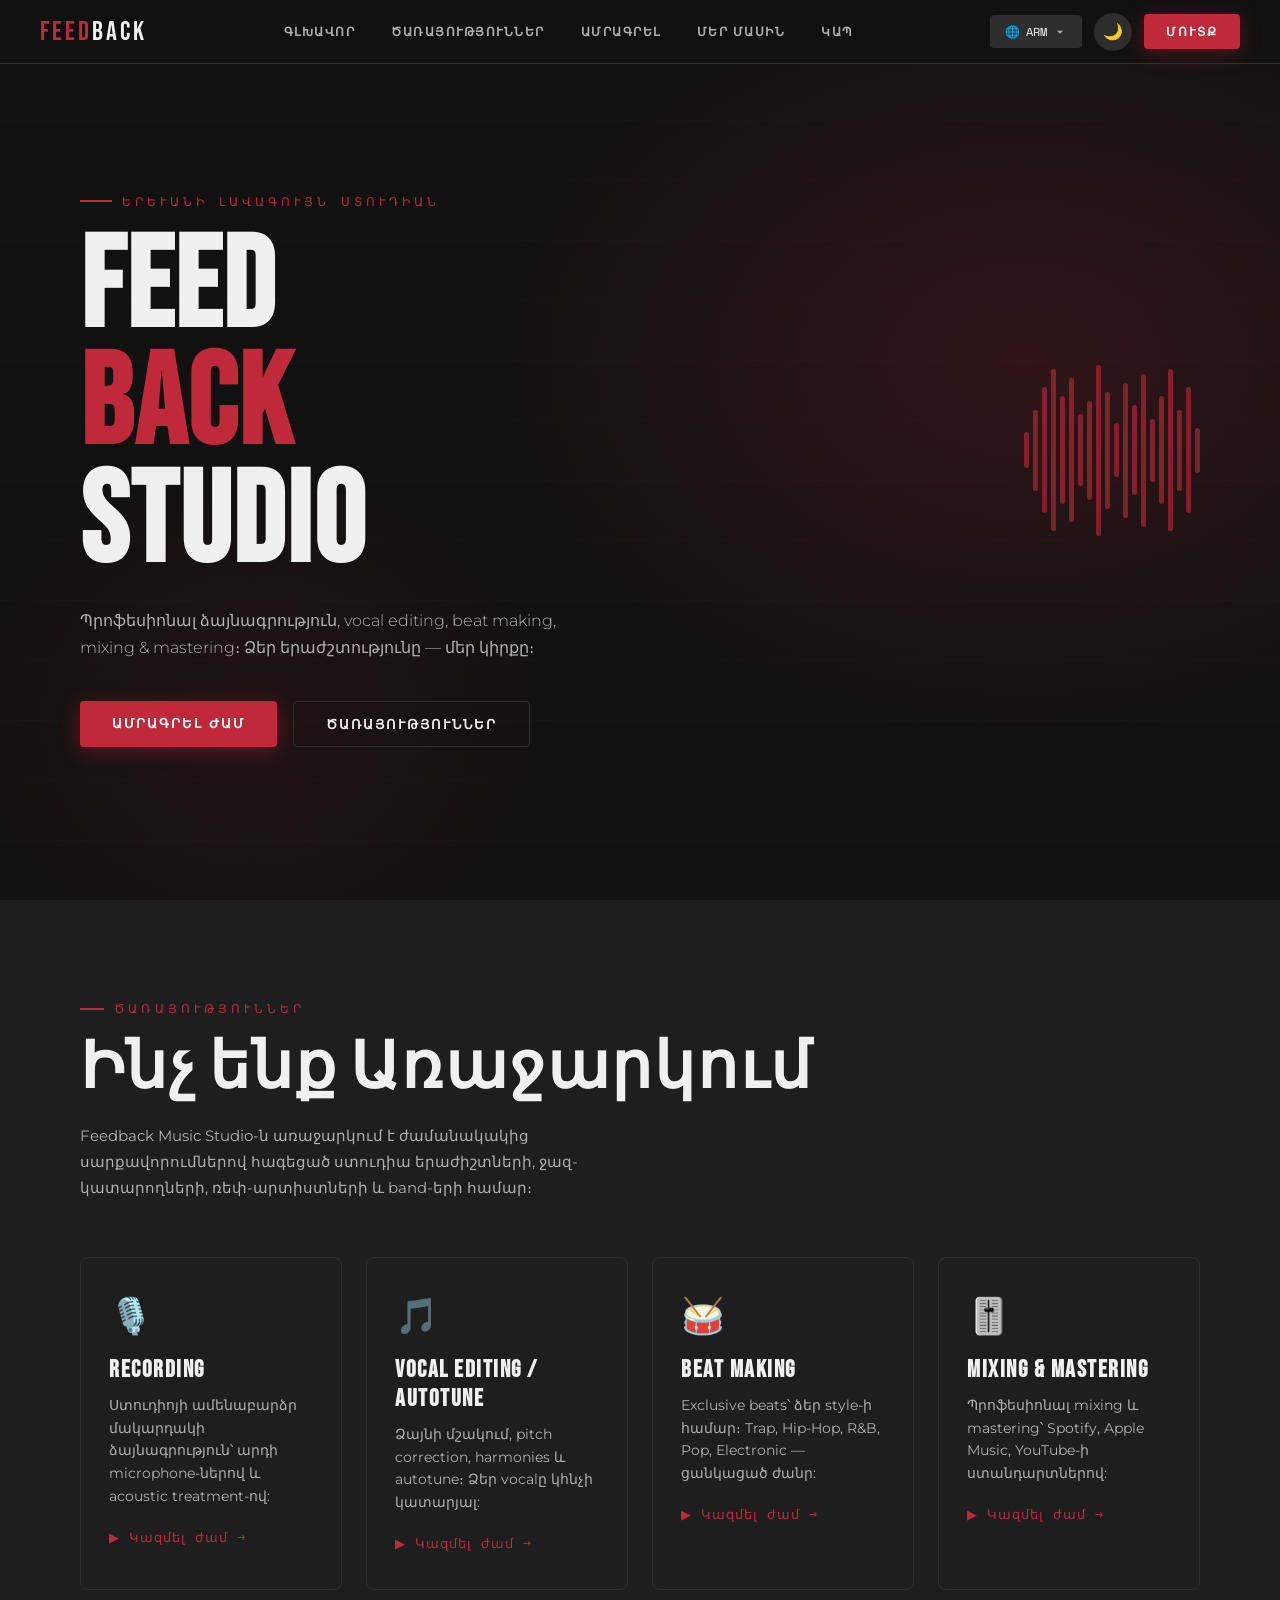
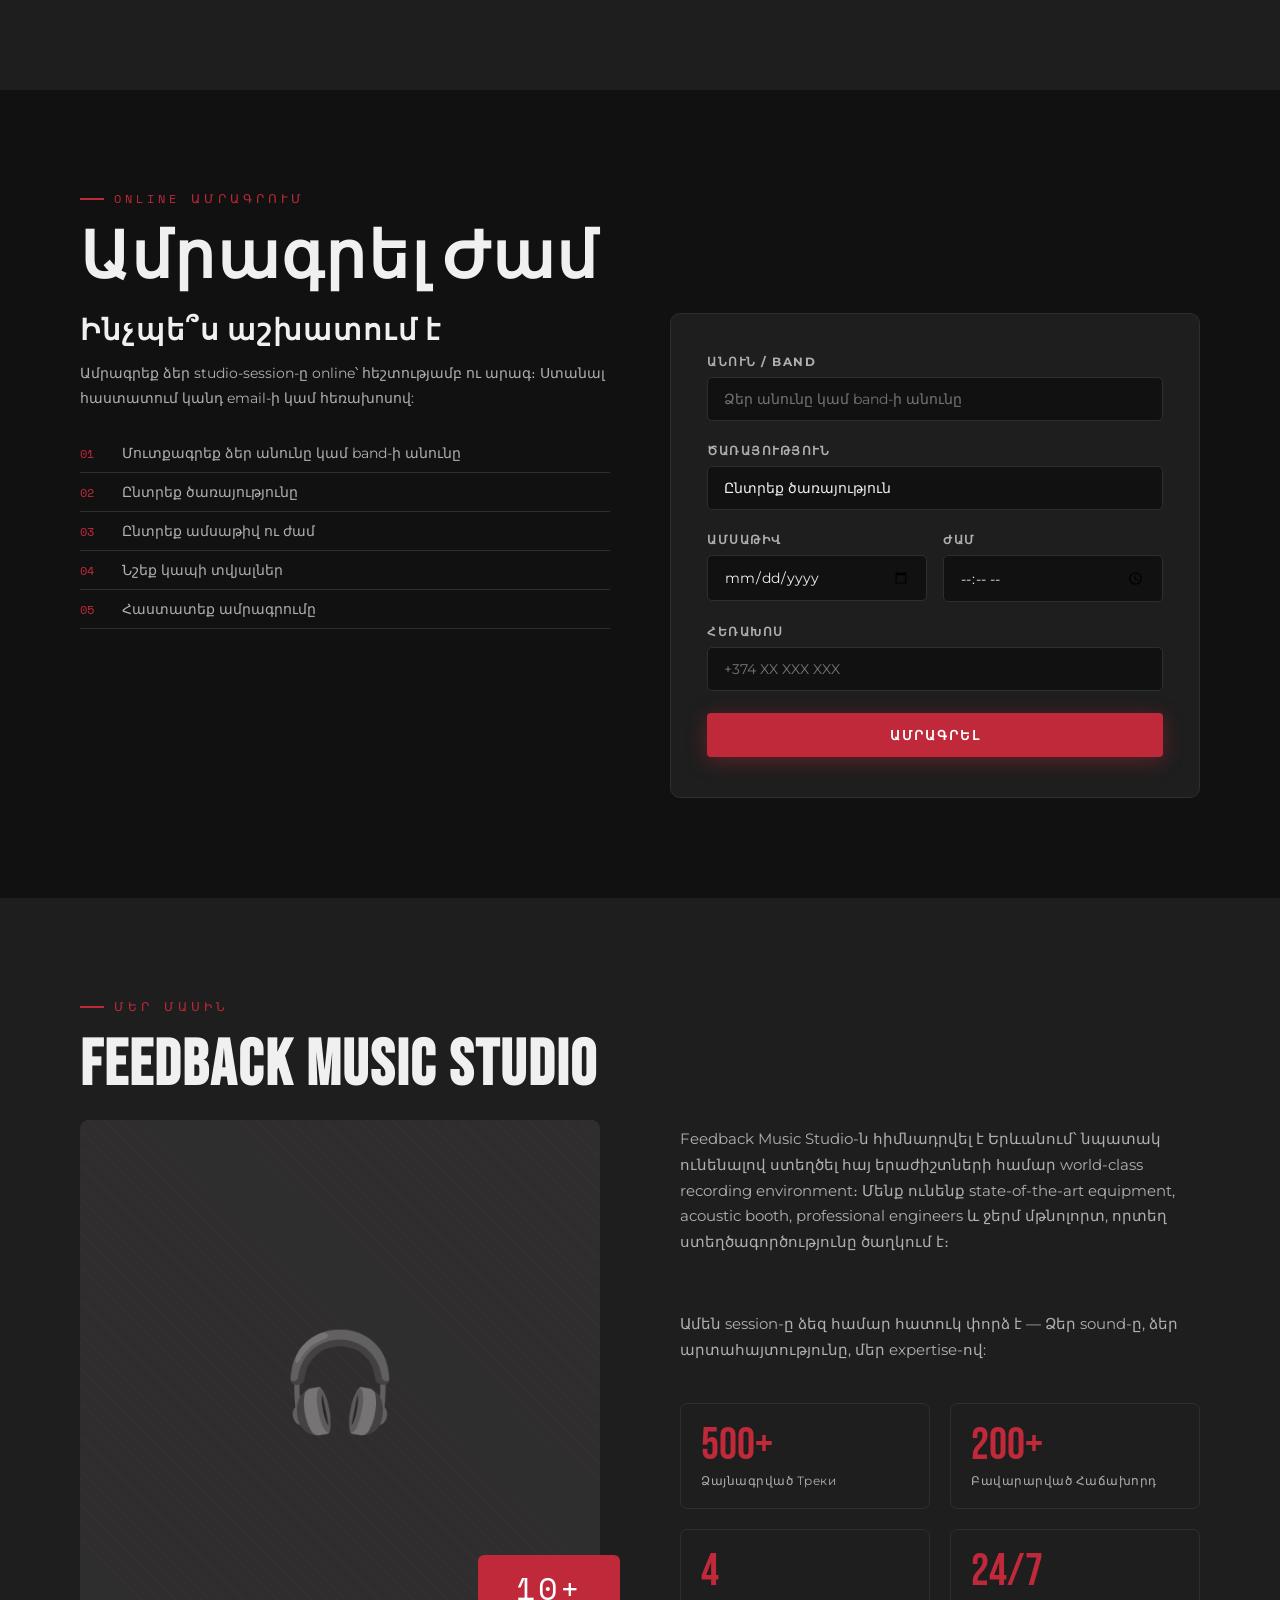
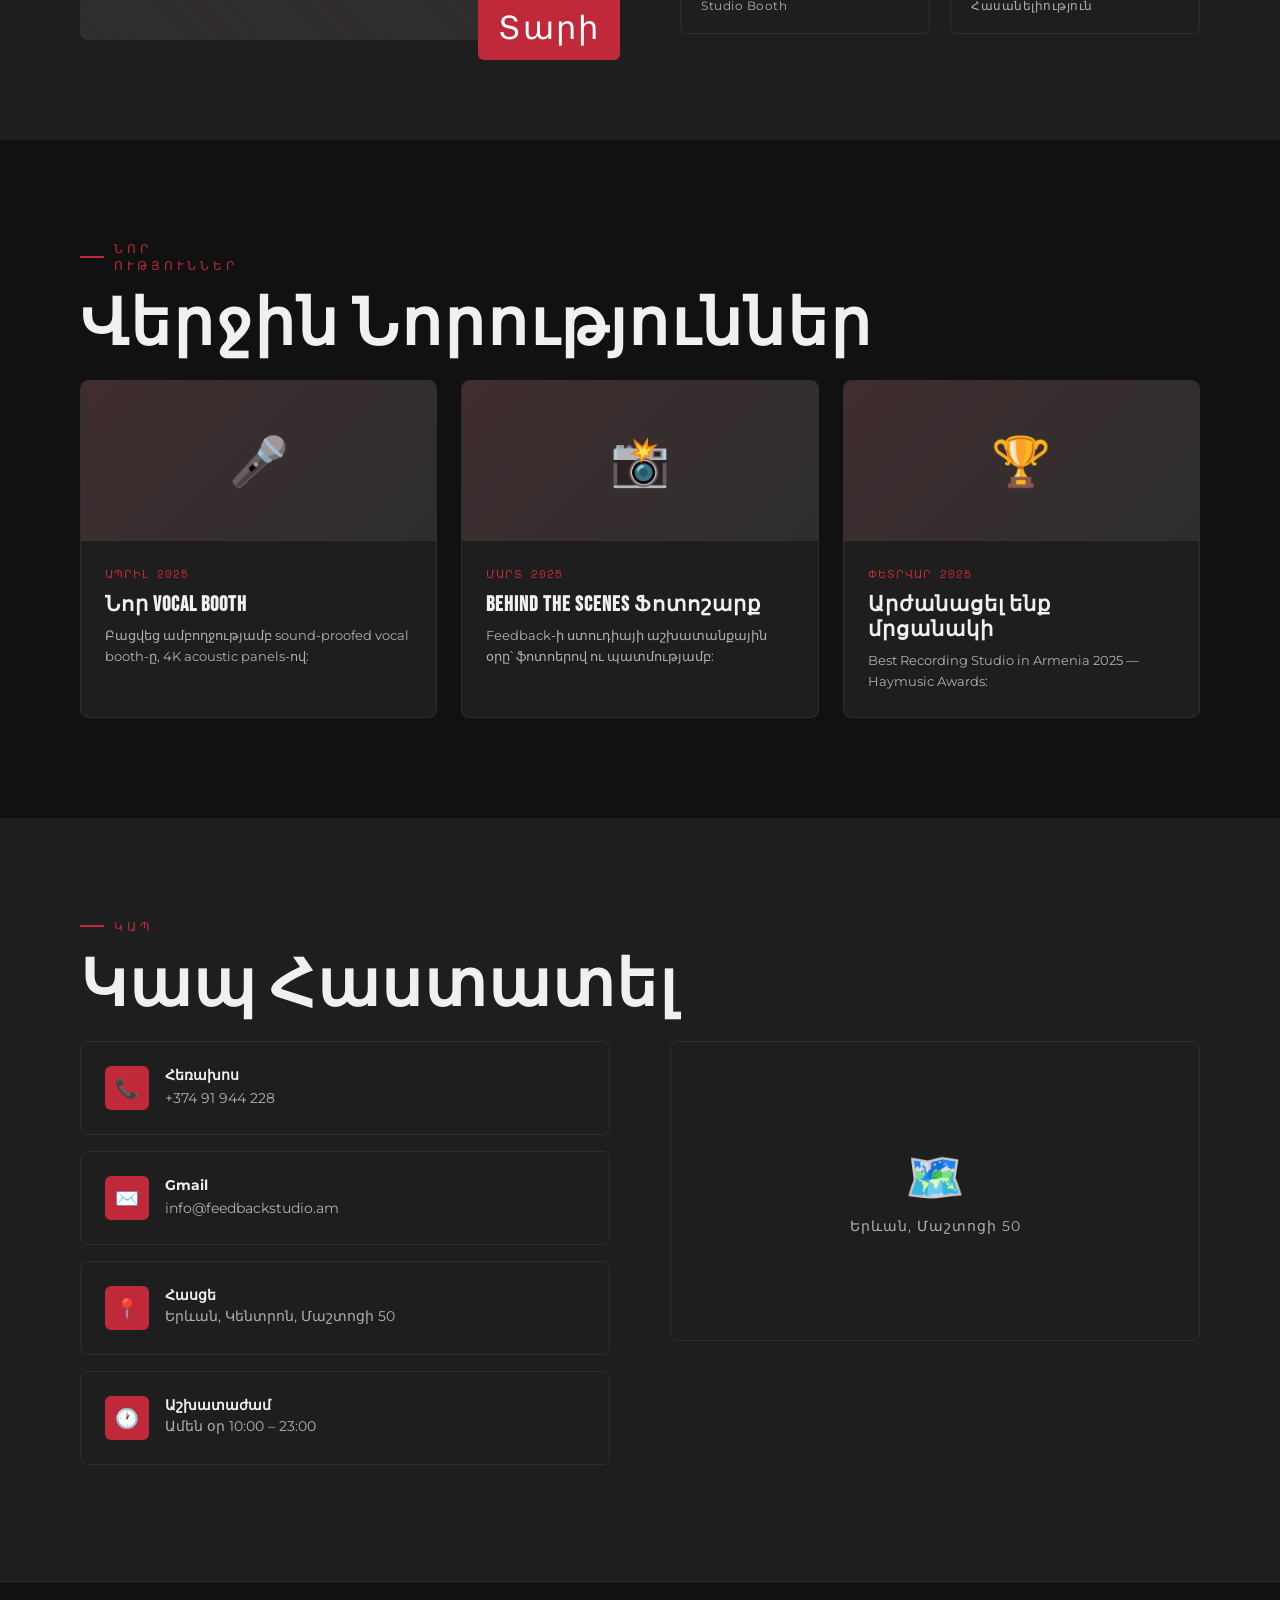
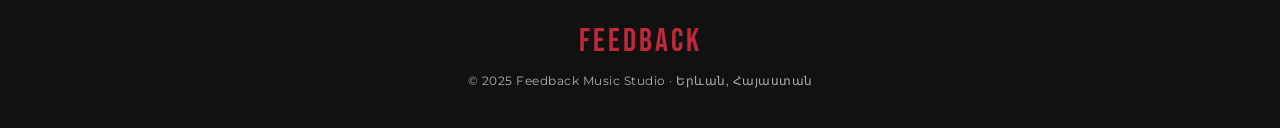
==== feedback.site.html @ ab573bad "Add files via upload" ====
<!DOCTYPE html>
<html lang="hy" data-theme="dark">

<head>
    <meta charset="UTF-8" />
    <meta name="viewport" content="width=device-width, initial-scale=1.0" />
    <title>Feedback Music Studio</title>
    <link
        href="https://fonts.googleapis.com/css2?family=Bebas+Neue&family=Montserrat:wght@300;400;600;700&family=Space+Mono&display=swap"
        rel="stylesheet" />
    <style>
        :root {
            --red: #C0293A;
            --dark-red: #8B1A25;
            --black: #111111;
            --near-black: #1E1E1E;
            --charcoal: #2E2E2E;
            --light-gray: #F0F0F0;
            --mid-gray: #B0B0B0;
            --white: #FFFFFF;

            --bg: #111111;
            --bg2: #1E1E1E;
            --bg3: #2E2E2E;
            --text: #F0F0F0;
            --text2: #B0B0B0;
            --card-bg: #1E1E1E;
            --border: #2E2E2E;
            --nav-bg: rgba(17, 17, 17, 0.95);
        }

        [data-theme="light"] {
            --bg: #F5F5F5;
            --bg2: #FFFFFF;
            --bg3: #E8E8E8;
            --text: #111111;
            --text2: #555555;
            --card-bg: #FFFFFF;
            --border: #DDDDDD;
            --nav-bg: rgba(245, 245, 245, 0.95);
        }

        *,
        *::before,
        *::after {
            box-sizing: border-box;
            margin: 0;
            padding: 0;
        }

        html {
            scroll-behavior: smooth;
        }

        body {
            font-family: 'Montserrat', sans-serif;
            background: var(--bg);
            color: var(--text);
            transition: background 0.35s, color 0.35s;
            overflow-x: hidden;
        }

        /* ── NAV ── */
        nav {
            position: fixed;
            top: 0;
            left: 0;
            right: 0;
            z-index: 1000;
            background: var(--nav-bg);
            backdrop-filter: blur(12px);
            border-bottom: 1px solid var(--border);
            display: flex;
            align-items: center;
            justify-content: space-between;
            padding: 0 40px;
            height: 64px;
            transition: background 0.35s;
        }

        .nav-logo {
            font-family: 'Bebas Neue', sans-serif;
            font-size: 1.7rem;
            letter-spacing: 3px;
            color: var(--red);
            text-decoration: none;
        }

        .nav-logo span {
            color: var(--text);
        }

        .nav-links {
            display: flex;
            gap: 8px;
            align-items: center;
        }

        .nav-links a {
            font-size: 0.78rem;
            font-weight: 600;
            letter-spacing: 1.5px;
            text-transform: uppercase;
            text-decoration: none;
            color: var(--text2);
            padding: 6px 14px;
            border-radius: 4px;
            transition: color 0.2s, background 0.2s;
        }

        .nav-links a:hover {
            color: var(--white);
            background: var(--red);
        }

        .nav-right {
            display: flex;
            align-items: center;
            gap: 12px;
        }

        /* language dropdown */
        .lang-wrapper {
            position: relative;
        }

        .lang-btn {
            background: var(--bg3);
            border: 1px solid var(--border);
            color: var(--text);
            font-family: 'Space Mono', monospace;
            font-size: 0.75rem;
            padding: 7px 14px;
            border-radius: 4px;
            cursor: pointer;
            transition: background 0.2s;
            display: flex;
            align-items: center;
            gap: 6px;
        }

        .lang-btn:hover {
            background: var(--charcoal);
        }

        .lang-btn svg {
            width: 14px;
            height: 14px;
            fill: var(--text2);
            transition: transform 0.2s;
        }

        .lang-btn.open svg {
            transform: rotate(180deg);
        }

        .lang-popup {
            display: none;
            position: absolute;
            top: calc(100% + 8px);
            right: 0;
            background: var(--card-bg);
            border: 1px solid var(--border);
            border-radius: 8px;
            overflow: hidden;
            box-shadow: 0 12px 40px rgba(0, 0, 0, 0.5);
            min-width: 140px;
            animation: popIn 0.18s ease;
        }

        .lang-popup.open {
            display: block;
        }

        @keyframes popIn {
            from {
                opacity: 0;
                transform: translateY(-6px) scale(0.97);
            }

            to {
                opacity: 1;
                transform: translateY(0) scale(1);
            }
        }

        .lang-popup button {
            width: 100%;
            padding: 12px 20px;
            background: none;
            border: none;
            color: var(--text);
            font-family: 'Montserrat', sans-serif;
            font-size: 0.85rem;
            font-weight: 600;
            text-align: left;
            cursor: pointer;
            transition: background 0.15s;
            display: flex;
            align-items: center;
            gap: 10px;
        }

        .lang-popup button:hover {
            background: var(--red);
            color: #fff;
        }

        .lang-flag {
            font-size: 1.1rem;
        }

        /* theme toggle */
        .theme-toggle {
            background: var(--bg3);
            border: 1px solid var(--border);
            color: var(--text);
            width: 38px;
            height: 38px;
            border-radius: 50%;
            cursor: pointer;
            font-size: 1rem;
            display: flex;
            align-items: center;
            justify-content: center;
            transition: background 0.2s, transform 0.3s;
        }

        .theme-toggle:hover {
            background: var(--red);
            transform: rotate(20deg);
        }

        /* ── HERO ── */
        #home {
            min-height: 100vh;
            display: flex;
            flex-direction: column;
            justify-content: center;
            align-items: flex-start;
            padding: 120px 80px 80px;
            position: relative;
            overflow: hidden;
        }

        .hero-bg {
            position: absolute;
            inset: 0;
            z-index: 0;
            background:
                radial-gradient(ellipse 60% 60% at 80% 40%, rgba(192, 41, 58, 0.18) 0%, transparent 70%),
                radial-gradient(ellipse 40% 50% at 20% 80%, rgba(139, 26, 37, 0.12) 0%, transparent 60%);
        }

        .hero-lines {
            position: absolute;
            inset: 0;
            z-index: 0;
            background-image: repeating-linear-gradient(0deg, transparent, transparent 59px, rgba(192, 41, 58, 0.07) 60px);
        }

        .hero-content {
            position: relative;
            z-index: 1;
            max-width: 700px;
        }

        .hero-tag {
            font-family: 'Space Mono', monospace;
            font-size: 0.72rem;
            letter-spacing: 4px;
            color: var(--red);
            text-transform: uppercase;
            margin-bottom: 20px;
            display: flex;
            align-items: center;
            gap: 10px;
        }

        .hero-tag::before {
            content: '';
            display: block;
            width: 32px;
            height: 2px;
            background: var(--red);
        }

        h1 {
            font-family: 'Bebas Neue', sans-serif;
            font-size: clamp(4rem, 10vw, 9rem);
            line-height: 0.92;
            letter-spacing: 2px;
            color: var(--text);
        }

        h1 .accent {
            color: var(--red);
        }

        .hero-sub {
            margin-top: 24px;
            font-size: 1rem;
            color: var(--text2);
            font-weight: 300;
            line-height: 1.7;
            max-width: 480px;
        }

        .hero-cta {
            margin-top: 40px;
            display: flex;
            gap: 16px;
            flex-wrap: wrap;
        }

        .btn-primary {
            background: var(--red);
            color: #fff;
            font-family: 'Montserrat', sans-serif;
            font-weight: 700;
            font-size: 0.82rem;
            letter-spacing: 2px;
            text-transform: uppercase;
            padding: 14px 32px;
            border-radius: 4px;
            border: none;
            cursor: pointer;
            text-decoration: none;
            transition: background 0.2s, transform 0.15s, box-shadow 0.2s;
            box-shadow: 0 4px 20px rgba(192, 41, 58, 0.4);
            display: inline-block;
        }

        .btn-primary:hover {
            background: var(--dark-red);
            transform: translateY(-2px);
            box-shadow: 0 8px 28px rgba(192, 41, 58, 0.55);
        }

        .btn-outline {
            background: transparent;
            color: var(--text);
            font-family: 'Montserrat', sans-serif;
            font-weight: 700;
            font-size: 0.82rem;
            letter-spacing: 2px;
            text-transform: uppercase;
            padding: 14px 32px;
            border-radius: 4px;
            border: 1px solid var(--border);
            cursor: pointer;
            text-decoration: none;
            transition: border-color 0.2s, color 0.2s;
            display: inline-block;
        }

        .btn-outline:hover {
            border-color: var(--red);
            color: var(--red);
        }

        /* waveform deco */
        .waveform {
            position: absolute;
            right: 80px;
            top: 50%;
            transform: translateY(-50%);
            z-index: 1;
            display: flex;
            align-items: center;
            gap: 4px;
            height: 180px;
        }

        .waveform span {
            display: block;
            width: 5px;
            border-radius: 3px;
            background: var(--red);
            opacity: 0.6;
            animation: wave 1.2s ease-in-out infinite alternate;
        }

        @keyframes wave {
            from {
                height: 10%;
            }

            to {
                height: 100%;
            }
        }

        /* ── SECTIONS ── */
        section {
            padding: 100px 80px;
        }

        .section-tag {
            font-family: 'Space Mono', monospace;
            font-size: 0.72rem;
            letter-spacing: 4px;
            color: var(--red);
            text-transform: uppercase;
            margin-bottom: 12px;
            display: flex;
            align-items: center;
            gap: 10px;
        }

        .section-tag::before {
            content: '';
            display: block;
            width: 24px;
            height: 2px;
            background: var(--red);
        }

        h2 {
            font-family: 'Bebas Neue', sans-serif;
            font-size: clamp(2.5rem, 5vw, 4rem);
            letter-spacing: 2px;
            color: var(--text);
            margin-bottom: 16px;
        }

        .section-desc {
            color: var(--text2);
            font-size: 0.95rem;
            line-height: 1.7;
            max-width: 560px;
            margin-bottom: 56px;
        }

        /* ── SERVICES ── */
        #service {
            background: var(--bg2);
        }

        .services-grid {
            display: grid;
            grid-template-columns: repeat(auto-fit, minmax(240px, 1fr));
            gap: 24px;
        }

        .service-card {
            background: var(--card-bg);
            border: 1px solid var(--border);
            border-radius: 8px;
            padding: 36px 28px;
            position: relative;
            overflow: hidden;
            transition: transform 0.25s, box-shadow 0.25s, border-color 0.25s;
            cursor: default;
        }

        .service-card::before {
            content: '';
            position: absolute;
            top: 0;
            left: 0;
            right: 0;
            height: 3px;
            background: var(--red);
            transform: scaleX(0);
            transform-origin: left;
            transition: transform 0.3s;
        }

        .service-card:hover {
            transform: translateY(-6px);
            border-color: var(--red);
            box-shadow: 0 16px 48px rgba(192, 41, 58, 0.18);
        }

        .service-card:hover::before {
            transform: scaleX(1);
        }

        .service-icon {
            font-size: 2.2rem;
            margin-bottom: 18px;
        }

        .service-card h3 {
            font-family: 'Bebas Neue', sans-serif;
            font-size: 1.5rem;
            letter-spacing: 1.5px;
            color: var(--text);
            margin-bottom: 10px;
        }

        .service-card p {
            color: var(--text2);
            font-size: 0.87rem;
            line-height: 1.65;
        }

        .service-price {
            margin-top: 20px;
            font-family: 'Space Mono', monospace;
            font-size: 0.8rem;
            color: var(--red);
            letter-spacing: 1px;
        }

        /* ── RESERVE ── */
        #reserve {
            background: var(--bg);
        }

        .reserve-wrapper {
            display: grid;
            grid-template-columns: 1fr 1fr;
            gap: 60px;
            align-items: start;
        }

        .reserve-info h3 {
            font-family: 'Bebas Neue', sans-serif;
            font-size: 1.8rem;
            letter-spacing: 2px;
            color: var(--text);
            margin-bottom: 12px;
        }

        .reserve-info p {
            color: var(--text2);
            font-size: 0.9rem;
            line-height: 1.7;
            margin-bottom: 24px;
        }

        .reserve-steps {
            list-style: none;
            counter-reset: steps;
        }

        .reserve-steps li {
            counter-increment: steps;
            display: flex;
            align-items: center;
            gap: 14px;
            color: var(--text2);
            font-size: 0.88rem;
            padding: 10px 0;
            border-bottom: 1px solid var(--border);
        }

        .reserve-steps li::before {
            content: counter(steps, decimal-leading-zero);
            font-family: 'Space Mono', monospace;
            font-size: 0.75rem;
            color: var(--red);
            min-width: 28px;
        }

        .reserve-form {
            background: var(--card-bg);
            border: 1px solid var(--border);
            border-radius: 10px;
            padding: 40px 36px;
        }

        .form-group {
            margin-bottom: 22px;
        }

        .form-group label {
            display: block;
            font-size: 0.75rem;
            font-weight: 700;
            letter-spacing: 1.5px;
            text-transform: uppercase;
            color: var(--text2);
            margin-bottom: 8px;
        }

        .form-group input,
        .form-group select,
        .form-group textarea {
            width: 100%;
            background: var(--bg);
            border: 1px solid var(--border);
            border-radius: 5px;
            color: var(--text);
            font-family: 'Montserrat', sans-serif;
            font-size: 0.88rem;
            padding: 12px 16px;
            transition: border-color 0.2s, box-shadow 0.2s;
            outline: none;
            appearance: none;
        }

        .form-group input:focus,
        .form-group select:focus,
        .form-group textarea:focus {
            border-color: var(--red);
            box-shadow: 0 0 0 3px rgba(192, 41, 58, 0.15);
        }

        .form-group select option {
            background: var(--bg);
        }

        .form-row {
            display: grid;
            grid-template-columns: 1fr 1fr;
            gap: 16px;
        }

        .form-success {
            display: none;
            text-align: center;
            padding: 30px;
            color: #4caf50;
            font-family: 'Bebas Neue', sans-serif;
            font-size: 1.4rem;
            letter-spacing: 2px;
        }

        .form-success .icon {
            font-size: 3rem;
            margin-bottom: 12px;
        }

        /* ── ABOUT ── */
        #about {
            background: var(--bg2);
        }

        .about-wrapper {
            display: grid;
            grid-template-columns: 1fr 1fr;
            gap: 80px;
            align-items: center;
        }

        .about-visual {
            position: relative;
            aspect-ratio: 1/1;
        }

        .about-box {
            width: 100%;
            height: 100%;
            background: var(--bg3);
            border-radius: 8px;
            overflow: hidden;
            border: 1px solid var(--border);
            display: flex;
            align-items: center;
            justify-content: center;
            font-size: 6rem;
            color: var(--red);
            position: relative;
        }

        .about-box::after {
            content: '';
            position: absolute;
            inset: 0;
            background: repeating-linear-gradient(45deg, transparent, transparent 10px,
                    rgba(192, 41, 58, 0.05) 10px, rgba(192, 41, 58, 0.05) 12px);
        }

        .about-badge {
            position: absolute;
            bottom: -20px;
            right: -20px;
            background: var(--red);
            color: #fff;
            font-family: 'Bebas Neue', sans-serif;
            font-size: 1rem;
            letter-spacing: 2px;
            padding: 14px 20px;
            border-radius: 6px;
            text-align: center;
            line-height: 1.2;
        }

        .about-badge span {
            font-family: 'Space Mono', monospace;
            font-size: 2rem;
            display: block;
        }

        .about-stats {
            display: grid;
            grid-template-columns: 1fr 1fr;
            gap: 20px;
            margin-top: 40px;
        }

        .stat-item {
            background: var(--card-bg);
            border: 1px solid var(--border);
            border-radius: 7px;
            padding: 20px;
        }

        .stat-num {
            font-family: 'Bebas Neue', sans-serif;
            font-size: 2.8rem;
            color: var(--red);
            line-height: 1;
        }

        .stat-label {
            font-size: 0.78rem;
            color: var(--text2);
            margin-top: 4px;
            letter-spacing: 0.5px;
        }

        /* ── NEWS ── */
        #news {
            background: var(--bg);
        }

        .news-grid {
            display: grid;
            grid-template-columns: repeat(auto-fit, minmax(280px, 1fr));
            gap: 24px;
        }

        .news-card {
            background: var(--card-bg);
            border: 1px solid var(--border);
            border-radius: 8px;
            overflow: hidden;
            transition: transform 0.25s, border-color 0.25s;
        }

        .news-card:hover {
            transform: translateY(-5px);
            border-color: var(--red);
        }

        .news-thumb {
            height: 160px;
            background: var(--bg3);
            display: flex;
            align-items: center;
            justify-content: center;
            font-size: 3rem;
            color: var(--red);
            position: relative;
            overflow: hidden;
        }

        .news-thumb::after {
            content: '';
            position: absolute;
            inset: 0;
            background: linear-gradient(135deg, rgba(192, 41, 58, 0.12), transparent);
        }

        .news-body {
            padding: 24px;
        }

        .news-date {
            font-family: 'Space Mono', monospace;
            font-size: 0.7rem;
            color: var(--red);
            letter-spacing: 1px;
            margin-bottom: 10px;
        }

        .news-card h4 {
            font-family: 'Bebas Neue', sans-serif;
            font-size: 1.3rem;
            letter-spacing: 1px;
            color: var(--text);
            margin-bottom: 8px;
        }

        .news-card p {
            font-size: 0.83rem;
            color: var(--text2);
            line-height: 1.6;
        }

        /* ── HELP / CONTACT ── */
        #help {
            background: var(--bg2);
        }

        .help-wrapper {
            display: grid;
            grid-template-columns: 1fr 1fr;
            gap: 60px;
        }

        .contact-item {
            display: flex;
            align-items: flex-start;
            gap: 16px;
            padding: 24px;
            background: var(--card-bg);
            border: 1px solid var(--border);
            border-radius: 8px;
            margin-bottom: 16px;
            transition: border-color 0.2s;
        }

        .contact-item:hover {
            border-color: var(--red);
        }

        .contact-icon {
            width: 44px;
            height: 44px;
            background: var(--red);
            border-radius: 6px;
            display: flex;
            align-items: center;
            justify-content: center;
            font-size: 1.2rem;
            flex-shrink: 0;
        }

        .contact-text h4 {
            font-weight: 700;
            font-size: 0.9rem;
            color: var(--text);
            margin-bottom: 4px;
        }

        .contact-text p,
        .contact-text a {
            font-size: 0.85rem;
            color: var(--text2);
            text-decoration: none;
        }

        .contact-text a:hover {
            color: var(--red);
        }

        .map-placeholder {
            background: var(--card-bg);
            border: 1px solid var(--border);
            border-radius: 8px;
            height: 300px;
            display: flex;
            align-items: center;
            justify-content: center;
            color: var(--text2);
            font-size: 0.85rem;
            letter-spacing: 1px;
            flex-direction: column;
            gap: 12px;
        }

        .map-placeholder .icon {
            font-size: 3rem;
        }

        /* ── LOGIN MODAL ── */
        .modal-overlay {
            display: none;
            position: fixed;
            inset: 0;
            z-index: 2000;
            background: rgba(0, 0, 0, 0.75);
            backdrop-filter: blur(6px);
            align-items: center;
            justify-content: center;
        }

        .modal-overlay.open {
            display: flex;
        }

        .modal {
            background: var(--card-bg);
            border: 1px solid var(--border);
            border-radius: 12px;
            padding: 48px 40px;
            width: 100%;
            max-width: 420px;
            position: relative;
            animation: modalIn 0.25s ease;
        }

        @keyframes modalIn {
            from {
                opacity: 0;
                transform: scale(0.94) translateY(16px);
            }

            to {
                opacity: 1;
                transform: scale(1) translateY(0);
            }
        }

        .modal-close {
            position: absolute;
            top: 16px;
            right: 20px;
            background: none;
            border: none;
            color: var(--text2);
            font-size: 1.4rem;
            cursor: pointer;
            line-height: 1;
        }

        .modal-close:hover {
            color: var(--red);
        }

        .modal h3 {
            font-family: 'Bebas Neue', sans-serif;
            font-size: 2rem;
            letter-spacing: 2px;
            color: var(--text);
            margin-bottom: 30px;
        }

        /* ── FOOTER ── */
        footer {
            background: var(--black);
            border-top: 1px solid var(--border);
            padding: 40px 80px;
            text-align: center;
        }

        .footer-logo {
            font-family: 'Bebas Neue', sans-serif;
            font-size: 2rem;
            letter-spacing: 3px;
            color: var(--red);
            margin-bottom: 12px;
        }

        footer p {
            font-size: 0.78rem;
            color: var(--text2);
            letter-spacing: 0.5px;
        }

        /* ── SCROLLBAR ── */
        ::-webkit-scrollbar {
            width: 6px;
        }

        ::-webkit-scrollbar-track {
            background: var(--bg);
        }

        ::-webkit-scrollbar-thumb {
            background: var(--red);
            border-radius: 3px;
        }

        /* ── MOBILE ── */
        @media (max-width: 900px) {
            nav {
                padding: 0 20px;
            }

            .nav-links {
                display: none;
            }

            #home {
                padding: 120px 30px 80px;
            }

            .waveform {
                display: none;
            }

            section {
                padding: 70px 24px;
            }

            .reserve-wrapper,
            .about-wrapper,
            .help-wrapper {
                grid-template-columns: 1fr;
                gap: 40px;
            }

            .about-badge {
                right: 0;
            }

            footer {
                padding: 40px 24px;
            }
        }

        /* animate on scroll helper */
        .reveal {
            opacity: 0;
            transform: translateY(30px);
            transition: opacity 0.6s ease, transform 0.6s ease;
        }

        .reveal.visible {
            opacity: 1;
            transform: none;
        }
    </style>
</head>

<body>

    <!-- ════════════════════ NAV ════════════════════ -->
    <nav>
        <a href="#home" class="nav-logo">FEED<span>BACK</span></a>

        <div class="nav-links">
            <a href="#home" data-t="nav_home">Գլխավոր</a>
            <a href="#service" data-t="nav_service">Ծառայություններ</a>
            <a href="#reserve" data-t="nav_reserve">Ամրագրել</a>
            <a href="#about" data-t="nav_about">Մեր մասին</a>
            <a href="#help" data-t="nav_help">Կապ</a>
        </div>

        <div class="nav-right">
            <!-- Language -->
            <div class="lang-wrapper">
                <button class="lang-btn" id="langBtn" onclick="toggleLang()">
                    🌐 <span id="langLabel">ARM</span>
                    <svg viewBox="0 0 24 24">
                        <path d="M7 10l5 5 5-5z" />
                    </svg>
                </button>
                <div class="lang-popup" id="langPopup">
                    <button onclick="setLang('hy')"><span class="lang-flag">🇦rm</span> Հայերեն</button>
                    <button onclick="setLang('ru')"><span class="lang-flag">Rus</span> Русский</button>
                    <button onclick="setLang('en')"><span class="lang-flag">Eng</span> English</button>
                </div>
            </div>

            <!-- Theme toggle -->
            <button class="theme-toggle" onclick="toggleTheme()" title="Toggle theme" id="themeBtn">🌙</button>

            <!-- Login -->
            <button class="btn-primary" onclick="openLogin()" data-t="login_btn"
                style="padding:10px 22px;font-size:0.75rem">
                Մուտք
            </button>
        </div>
    </nav>

    <!-- ════════════════════ HERO ════════════════════ -->
    <section id="home">
        <div class="hero-bg"></div>
        <div class="hero-lines"></div>
        <div class="hero-content reveal">
            <div class="hero-tag" data-t="hero_tag">Երևանի Լավագույն Ստուդիան</div>
            <h1>FEED<br><span class="accent">BACK</span><br>STUDIO</h1>
            <p class="hero-sub" data-t="hero_sub">
                Պրոֆեսիոնալ ձայնագրություն, vocal editing, beat making, mixing & mastering։
                Ձեր երաժշտությունը — մեր կիրքը։
            </p>
            <div class="hero-cta">
                <a href="#reserve" class="btn-primary" data-t="cta_reserve">Ամրագրել ժամ</a>
                <a href="#service" class="btn-outline" data-t="cta_services">Ծառայություններ</a>
            </div>
        </div>

        <!-- Animated waveform decoration -->
        <div class="waveform" aria-hidden="true" id="waveformDeco"></div>
    </section>

    <!-- ════════════════════ SERVICES ════════════════════ -->
    <section id="service">
        <div class="section-tag" data-t="sec_service_tag">Ծառայություններ</div>
        <h2 data-t="sec_service_title">Ինչ ենք Առաջարկում</h2>
        <p class="section-desc reveal" data-t="sec_service_desc">
            Feedback Music Studio-ն առաջարկում է ժամանակակից սարքավորումներով հագեցած ստուդիա
            երաժիշտների, ջազ-կատարողների, ռեփ-արտիստների և band-երի համար։
        </p>
        <div class="services-grid">
            <div class="service-card reveal">
                <div class="service-icon">🎙️</div>
                <h3 data-t="srv1_title">Recording</h3>
                <p data-t="srv1_desc">Ստուդիոյի ամենաբարձր մակարդակի ձայնագրություն՝ արդի microphone-ներով և acoustic
                    treatment-ով:</p>
                <div class="service-price" data-t="srv1_price">▶ Կազմել ժամ &rarr;</div>
            </div>
            <div class="service-card reveal">
                <div class="service-icon">🎵</div>
                <h3 data-t="srv2_title">Vocal Editing / Autotune</h3>
                <p data-t="srv2_desc">Ձայնի մշակում, pitch correction, harmonies և autotune։ Ձեր vocalը կհնչի կատարյալ:
                </p>
                <div class="service-price" data-t="srv2_price">▶ Կազմել ժամ &rarr;</div>
            </div>
            <div class="service-card reveal">
                <div class="service-icon">🥁</div>
                <h3 data-t="srv3_title">Beat Making</h3>
                <p data-t="srv3_desc">Exclusive beats՝ ձեր style-ի համար։ Trap, Hip-Hop, R&B, Pop, Electronic — ցանկացած
                    ժանր:</p>
                <div class="service-price" data-t="srv3_price">▶ Կազմել ժամ &rarr;</div>
            </div>
            <div class="service-card reveal">
                <div class="service-icon">🎚️</div>
                <h3 data-t="srv4_title">Mixing & Mastering</h3>
                <p data-t="srv4_desc">Պրոֆեսիոնալ mixing և mastering՝ Spotify, Apple Music, YouTube-ի ստանդարտներով:</p>
                <div class="service-price" data-t="srv4_price">▶ Կազմել ժամ &rarr;</div>
            </div>
        </div>
    </section>

    <!-- ════════════════════ RESERVE ════════════════════ -->
    <section id="reserve">
        <div class="section-tag" data-t="sec_reserve_tag">Online Ամրագրում</div>
        <h2 data-t="sec_reserve_title">Ամրագրել Ժամ</h2>
        <div class="reserve-wrapper">
            <div class="reserve-info reveal">
                <h3 data-t="res_info_title">Ինչպե՞ս աշխատում է</h3>
                <p data-t="res_info_desc">Ամրագրեք ձեր studio-session-ը online՝ հեշտությամբ ու արագ։ Ստանալ հաստատում
                    կանդ email-ի կամ հեռախոսով:</p>
                <ul class="reserve-steps">
                    <li data-t="step1">Մուտքագրեք ձեր անունը կամ band-ի անունը</li>
                    <li data-t="step2">Ընտրեք ծառայությունը</li>
                    <li data-t="step3">Ընտրեք ամսաթիվ ու ժամ</li>
                    <li data-t="step4">Նշեք կապի տվյալներ</li>
                    <li data-t="step5">Հաստատեք ամրագրումը</li>
                </ul>
            </div>

            <div class="reserve-form reveal" id="reserveForm">
                <div class="form-group">
                    <label data-t="f_name_label">Անուն / Band</label>
                    <input type="text" id="f_name" data-t-ph="f_name_ph" placeholder="Ձեր անունը կամ band-ի անունը" />
                </div>
                <div class="form-group">
                    <label data-t="f_service_label">Ծառայություն</label>
                    <select id="f_service">
                        <option value="" data-t="f_service_ph">Ընտրեք ծառայություն</option>
                        <option value="recording" data-t="f_srv_rec">Recording</option>
                        <option value="vocal" data-t="f_srv_voc">Vocal Editing / Autotune</option>
                        <option value="beat" data-t="f_srv_beat">Beat Making</option>
                        <option value="mix" data-t="f_srv_mix">Mixing & Mastering</option>
                    </select>
                </div>
                <div class="form-row">
                    <div class="form-group">
                        <label data-t="f_date_label">Ամսաթիվ</label>
                        <input type="date" id="f_date" />
                    </div>
                    <div class="form-group">
                        <label data-t="f_time_label">Ժամ</label>
                        <input type="time" id="f_time" />
                    </div>
                </div>
                <div class="form-group">
                    <label data-t="f_phone_label">Հեռախոս</label>
                    <input type="tel" id="f_phone" data-t-ph="f_phone_ph" placeholder="+374 XX XXX XXX" />
                </div>
                <button class="btn-primary" onclick="submitReservation()" style="width:100%" data-t="f_submit">
                    Ամրագրել
                </button>
                <div class="form-success" id="formSuccess">
                    <div class="icon">✅</div>
                    <div data-t="form_ok">Ամրագրումը հաջողությամբ կատարվեց!</div>
                </div>
            </div>
        </div>
    </section>

    <!-- ════════════════════ ABOUT ════════════════════ -->
    <section id="about">
        <div class="section-tag" data-t="sec_about_tag">Մեր Մասին</div>
        <h2 data-t="sec_about_title">Feedback Music Studio</h2>
        <div class="about-wrapper">
            <div class="about-visual reveal">
                <div class="about-box">🎧</div>
                <div class="about-badge">
                    <span>10+</span>
                    <span data-t="badge_years">Տարի</span>
                </div>
            </div>
            <div class="reveal">
                <p class="section-desc" data-t="about_desc">
                    Feedback Music Studio-ն հիմնադրվել է Երևանում՝ նպատակ ունենալով ստեղծել
                    հայ երաժիշտների համար world-class recording environment։
                    Մենք ունենք state-of-the-art equipment, acoustic booth, professional engineers
                    և ջերմ մթնոլորտ, որտեղ ստեղծագործությունը ծաղկում է։
                </p>
                <p class="section-desc" style="margin-bottom:0" data-t="about_desc2">
                    Ամեն session-ը ձեզ համար հատուկ փորձ է — Ձեր sound-ը, ձեր արտահայտությունը, մեր expertise-ով:
                </p>
                <div class="about-stats">
                    <div class="stat-item reveal">
                        <div class="stat-num">500+</div>
                        <div class="stat-label" data-t="stat1">Ձայնագրված Треки</div>
                    </div>
                    <div class="stat-item reveal">
                        <div class="stat-num">200+</div>
                        <div class="stat-label" data-t="stat2">Բավարարված Հաճախորդ</div>
                    </div>
                    <div class="stat-item reveal">
                        <div class="stat-num">4</div>
                        <div class="stat-label" data-t="stat3">Studio Booth</div>
                    </div>
                    <div class="stat-item reveal">
                        <div class="stat-num">24/7</div>
                        <div class="stat-label" data-t="stat4">Հասանելիություն</div>
                    </div>
                </div>
            </div>
        </div>
    </section>

    <!-- ════════════════════ NEWS ════════════════════ -->
    <section id="news" style="background:var(--bg)">
        <div class="section-tag" data-t="sec_news_tag">Նոր<br>ություններ</div>
        <h2 data-t="sec_news_title">Վերջին Նորություններ</h2>
        <div class="news-grid">
            <div class="news-card reveal">
                <div class="news-thumb">🎤</div>
                <div class="news-body">
                    <div class="news-date">ԱՊՐԻԼ 2025</div>
                    <h4 data-t="news1_title">Նոր Vocal Booth</h4>
                    <p data-t="news1_desc">Բացվեց ամբողջությամբ sound-proofed vocal booth-ը, 4K acoustic panels-ով:</p>
                </div>
            </div>
            <div class="news-card reveal">
                <div class="news-thumb">📸</div>
                <div class="news-body">
                    <div class="news-date">ՄԱՐՏ 2025</div>
                    <h4 data-t="news2_title">Behind The Scenes Ֆոտոշարք</h4>
                    <p data-t="news2_desc">Feedback-ի ստուդիայի աշխատանքային օրը՝ ֆոտոերով ու պատմությամբ:</p>
                </div>
            </div>
            <div class="news-card reveal">
                <div class="news-thumb">🏆</div>
                <div class="news-body">
                    <div class="news-date">ՓԵՏՐՎԱՐ 2025</div>
                    <h4 data-t="news3_title">Արժանացել ենք մրցանակի</h4>
                    <p data-t="news3_desc">Best Recording Studio in Armenia 2025 — Haymusic Awards:</p>
                </div>
            </div>
        </div>
    </section>

    <!-- ════════════════════ HELP / CONTACT ════════════════════ -->
    <section id="help">
        <div class="section-tag" data-t="sec_help_tag">Կապ</div>
        <h2 data-t="sec_help_title">Կապ Հաստատել</h2>
        <div class="help-wrapper">
            <div class="reveal">
                <div class="contact-item">
                    <div class="contact-icon">📞</div>
                    <div class="contact-text">
                        <h4 data-t="contact_phone_label">Հեռախոս</h4>
                        <a href="tel:+37412345678">+374 91 944 228</a>
                    </div>
                </div>
                <div class="contact-item">
                    <div class="contact-icon">✉️</div>
                    <div class="contact-text">
                        <h4 data-t="contact_email_label">Gmail</h4>
                        <a href="mailto:info@feedbackstudio.am">info@feedbackstudio.am</a>
                    </div>
                </div>
                <div class="contact-item">
                    <div class="contact-icon">📍</div>
                    <div class="contact-text">
                        <h4 data-t="contact_addr_label">Հասցե</h4>
                        <p data-t="contact_addr">Երևան, Կենտրոն, Մաշտոցի 50</p>
                    </div>
                </div>
                <div class="contact-item">
                    <div class="contact-icon">🕐</div>
                    <div class="contact-text">
                        <h4 data-t="contact_hours_label">Աշխատաժամ</h4>
                        <p data-t="contact_hours">Ամեն օր 10:00 – 23:00</p>
                    </div>
                </div>
            </div>
            <div class="reveal">
                <div class="map-placeholder">
                    <div class="icon">🗺️</div>
                    <p data-t="map_text">Երևան, Մաշտոցի 50</p>
                </div>
            </div>
        </div>
    </section>

    <!-- ════════════════════ FOOTER ════════════════════ -->
    <footer>
        <div class="footer-logo">FEEDBACK</div>
        <p data-t="footer_text">© 2025 Feedback Music Studio · Երևան, Հայաստան</p>
    </footer>

    <!-- ════════════════════ LOGIN MODAL ════════════════════ -->
    <div class="modal-overlay" id="loginModal" onclick="closeLoginOuter(event)">
        <div class="modal">
            <button class="modal-close" onclick="closeLogin()">✕</button>
            <h3 data-t="login_title">Մուտք</h3>
            <div class="form-group">
                <label data-t="login_user">Username</label>
                <input type="text" placeholder="username" />
            </div>
            <div class="form-group">
                <label data-t="login_gmail">Gmail</label>
                <input type="email" placeholder="email@gmail.com" />
            </div>
            <div class="form-group">
                <label data-t="login_pass">Գաղտնաբառ</label>
                <input type="password" placeholder="••••••••" />
            </div>
            <button class="btn-primary" style="width:100%" data-t="login_submit">Մուտք Գործել</button>
        </div>
    </div>

    <script>
        /* ─── TRANSLATIONS ─── */
        const T = {
            hy: {
                nav_home: "Գլխավոր", nav_service: "Ծառայություններ", nav_reserve: "Ամրագրել",
                nav_about: "Մեր մասին", nav_help: "Կապ", login_btn: "Մուտք",
                hero_tag: "Երևանի Լավագույն Ստուդիան",
                hero_sub: "Պրոֆեսիոնալ ձայնագրություն, vocal editing, beat making, mixing & mastering։ Ձեր երաժշտությունը — մեր կիրքը։",
                cta_reserve: "Ամրագրել ժամ", cta_services: "Ծառայություններ",
                sec_service_tag: "Ծառայություններ", sec_service_title: "Ինչ ենք Առաջարկում",
                sec_service_desc: "Feedback Music Studio-ն առաջարկում է ժամանակակից սարքավորումներով հագեցած ստուդիա երաժիշտների, ջազ-կատարողների, ռեփ-արտիստների և band-երի համար։",
                srv1_title: "Recording", srv1_desc: "Ստուդիոյի ամենաբարձր մակարդակի ձայնագրություն՝ արդի microphone-ներով և acoustic treatment-ով:", srv1_price: "▶ Կազմել ժամ →",
                srv2_title: "Vocal Editing / Autotune", srv2_desc: "Ձայնի մշակում, pitch correction, harmonies և autotune։ Ձեր vocalը կհնչի կատարյալ:", srv2_price: "▶ Կազմել ժամ →",
                srv3_title: "Beat Making", srv3_desc: "Exclusive beats՝ ձեր style-ի համար։ Trap, Hip-Hop, R&B, Pop, Electronic — ցանկացած ժանր:", srv3_price: "▶ Կազմել ժամ →",
                srv4_title: "Mixing & Mastering", srv4_desc: "Պրոֆեսիոնալ mixing և mastering՝ Spotify, Apple Music, YouTube-ի ստանդարտներով:", srv4_price: "▶ Կազմել ժամ →",
                sec_reserve_tag: "Online Ամրագրում", sec_reserve_title: "Ամրագրել Ժամ",
                res_info_title: "Ինչպե՞ս աշխատում է", res_info_desc: "Ամրագրեք ձեր studio-session-ը online՝ հեշտությամբ ու արագ։",
                step1: "Մուտքագրեք ձեր անունը կամ band-ի անունը", step2: "Ընտրեք ծառայությունը",
                step3: "Ընտրեք ամսաթիվ ու ժամ", step4: "Նշեք կապի տվյալներ", step5: "Հաստատեք ամրագրումը",
                f_name_label: "Անուն / Band", f_name_ph: "Ձեր անունը կամ band-ի անունը",
                f_service_label: "Ծառայություն", f_service_ph: "Ընտրեք ծառայություն",
                f_srv_rec: "Recording", f_srv_voc: "Vocal Editing / Autotune", f_srv_beat: "Beat Making", f_srv_mix: "Mixing & Mastering",
                f_date_label: "Ամսաթիվ", f_time_label: "Ժամ", f_phone_label: "Հեռախոս",
                f_phone_ph: "+374 XX XXX XXX", f_submit: "Ամրագրել", form_ok: "Ամրագրումը հաջողությամբ կատարվեց!",
                sec_about_tag: "Մեր Մասին", sec_about_title: "Feedback Music Studio",
                badge_years: "Տարի",
                about_desc: "Feedback Music Studio-ն հիմնադրվել է Երևանում՝ world-class recording environment ստեղծելու նպատակով։",
                about_desc2: "Ամեն session-ը ձեզ համար հատուկ փորձ է — Ձեր sound-ը, ձեր արտահայտությունը, մեր expertise-ով:",
                stat1: "Ձայնագրված Треки", stat2: "Բավարարված Հաճախորդ", stat3: "Studio Booth", stat4: "Հասանելիություն",
                sec_news_tag: "Նորություններ", sec_news_title: "Վերջին Նորություններ",
                news1_title: "Նոր Vocal Booth", news1_desc: "Բացվեց ամբողջությամբ sound-proofed vocal booth-ը:",
                news2_title: "Behind The Scenes Ֆոտոշarq", news2_desc: "Ստուդիայի աշխատանքային օրը ֆոտոներով:",
                news3_title: "Արժանացել ենք մրցանակի", news3_desc: "Best Recording Studio in Armenia 2025:",
                sec_help_tag: "Կապ", sec_help_title: "Կապ Հաստատել",
                contact_phone_label: "Հեռախոս", contact_email_label: "Gmail",
                contact_addr_label: "Հասցե", contact_addr: "Երևան, Կենտրոն, Մաշտոցի 50",
                contact_hours_label: "Աշխատաժամ", contact_hours: "Ամեն օր 10:00 – 23:00",
                map_text: "Երևան, Մաշտոցի 50",
                footer_text: "© 2025 Feedback Music Studio · Երևան, Հայաստան",
                login_title: "Մուտք", login_user: "Username", login_gmail: "Gmail",
                login_pass: "Գաղтнաবann", login_submit: "Մուտք Գործel",
            },
            ru: {
                nav_home: "Главная", nav_service: "Услуги", nav_reserve: "Запись", nav_about: "О нас", nav_help: "Контакты", login_btn: "Войти",
                hero_tag: "Лучшая студия Еревана",
                hero_sub: "Профессиональная запись, vocal editing, создание битов, сведение и мастеринг. Ваша музыка — наша страсть.",
                cta_reserve: "Записаться", cta_services: "Услуги",
                sec_service_tag: "Услуги", sec_service_title: "Что мы предлагаем",
                sec_service_desc: "Feedback Music Studio предлагает студию с современным оборудованием для музыкантов, рэп-исполнителей и групп.",
                srv1_title: "Запись", srv1_desc: "Запись высшего уровня с современными микрофонами и акустической обработкой.", srv1_price: "▶ Записаться →",
                srv2_title: "Vocal Editing / Autotune", srv2_desc: "Обработка голоса, pitch correction, гармонии и autotune. Ваш вокал зазвучит идеально.", srv2_price: "▶ Записаться →",
                srv3_title: "Создание битов", srv3_desc: "Exclusive beats в вашем стиле. Trap, Hip-Hop, R&B, Pop, Electronic — любой жанр.", srv3_price: "▶ Записаться →",
                srv4_title: "Сведение и мастеринг", srv4_desc: "Профессиональное сведение и мастеринг по стандартам Spotify, Apple Music, YouTube.", srv4_price: "▶ Записаться →",
                sec_reserve_tag: "Онлайн запись", sec_reserve_title: "Забронировать время",
                res_info_title: "Как это работает?", res_info_desc: "Забронируйте студию онлайн быстро и легко. Получите подтверждение по email или телефону.",
                step1: "Введите имя или название группы", step2: "Выберите услугу",
                step3: "Выберите дату и время", step4: "Укажите контактные данные", step5: "Подтвердите бронирование",
                f_name_label: "Имя / Группа", f_name_ph: "Ваше имя или название группы",
                f_service_label: "Услуга", f_service_ph: "Выберите услугу",
                f_srv_rec: "Запись", f_srv_voc: "Vocal Editing / Autotune", f_srv_beat: "Создание битов", f_srv_mix: "Сведение и мастеринг",
                f_date_label: "Дата", f_time_label: "Время", f_phone_label: "Телефон",
                f_phone_ph: "+374 XX XXX XXX", f_submit: "Забронировать", form_ok: "Бронирование успешно завершено!",
                sec_about_tag: "О нас", sec_about_title: "Feedback Music Studio",
                badge_years: "Лет",
                about_desc: "Feedback Music Studio была основана в Ереване с целью создания среды записи мирового класса.",
                about_desc2: "Каждая сессия — это особый опыт для вас: ваш звук, ваше самовыражение, наша экспертиза.",
                stat1: "Записанных треков", stat2: "Довольных клиентов", stat3: "Студийных кабин", stat4: "Доступность",
                sec_news_tag: "Новости", sec_news_title: "Последние новости",
                news1_title: "Новая Vocal Booth", news1_desc: "Открылась полностью звукоизолированная vocal booth.",
                news2_title: "Фотосерия Behind The Scenes", news2_desc: "Рабочий день студии Feedback в фотографиях.",
                news3_title: "Получили награду", news3_desc: "Best Recording Studio in Armenia 2025.",
                sec_help_tag: "Контакты", sec_help_title: "Связаться с нами",
                contact_phone_label: "Телефон", contact_email_label: "Gmail",
                contact_addr_label: "Адрес", contact_addr: "Ереван, Центр, Маштоца 50",
                contact_hours_label: "Часы работы", contact_hours: "Ежедневно 10:00 – 23:00",
                map_text: "Ереван, Маштоца 50",
                footer_text: "© 2025 Feedback Music Studio · Ереван, Армения",
                login_title: "Вход", login_user: "Username", login_gmail: "Gmail",
                login_pass: "Пароль", login_submit: "Войти",
            },
            en: {
                nav_home: "Home", nav_service: "Services", nav_reserve: "Book", nav_about: "About", nav_help: "Contact", login_btn: "Log In",
                hero_tag: "Yerevan's Premier Recording Studio",
                hero_sub: "Professional recording, vocal editing, beat making, mixing & mastering. Your music — our passion.",
                cta_reserve: "Book a Session", cta_services: "Our Services",
                sec_service_tag: "Services", sec_service_title: "What We Offer",
                sec_service_desc: "Feedback Music Studio offers a state-of-the-art facility for musicians, vocalists, rap artists, and bands.",
                srv1_title: "Recording", srv1_desc: "Top-tier studio recording with modern microphones and full acoustic treatment.", srv1_price: "▶ Book Now →",
                srv2_title: "Vocal Editing / Autotune", srv2_desc: "Vocal processing, pitch correction, harmonies, and autotune. Your vocal will sound perfect.", srv2_price: "▶ Book Now →",
                srv3_title: "Beat Making", srv3_desc: "Exclusive beats crafted for your style. Trap, Hip-Hop, R&B, Pop, Electronic — any genre.", srv3_price: "▶ Book Now →",
                srv4_title: "Mixing & Mastering", srv4_desc: "Professional mixing & mastering to Spotify, Apple Music, and YouTube standards.", srv4_price: "▶ Book Now →",
                sec_reserve_tag: "Online Booking", sec_reserve_title: "Book a Session",
                res_info_title: "How It Works", res_info_desc: "Book your studio session online quickly and easily. Receive confirmation via email or phone.",
                step1: "Enter your name or band name", step2: "Select your service",
                step3: "Pick a date and time", step4: "Provide your contact details", step5: "Confirm your booking",
                f_name_label: "Name / Band", f_name_ph: "Your name or band name",
                f_service_label: "Service", f_service_ph: "Select a service",
                f_srv_rec: "Recording", f_srv_voc: "Vocal Editing / Autotune", f_srv_beat: "Beat Making", f_srv_mix: "Mixing & Mastering",
                f_date_label: "Date", f_time_label: "Time", f_phone_label: "Phone",
                f_phone_ph: "+374 XX XXX XXX", f_submit: "Book Now", form_ok: "Booking confirmed successfully!",
                sec_about_tag: "About Us", sec_about_title: "Feedback Music Studio",
                badge_years: "Years",
                about_desc: "Feedback Music Studio was founded in Yerevan with the goal of creating a world-class recording environment for Armenian artists.",
                about_desc2: "Every session is a unique experience — your sound, your expression, our expertise.",
                stat1: "Recorded Tracks", stat2: "Satisfied Clients", stat3: "Studio Booths", stat4: "Availability",
                sec_news_tag: "News", sec_news_title: "Latest News",
                news1_title: "New Vocal Booth", news1_desc: "Our fully sound-proofed vocal booth is now open with 4K acoustic panels.",
                news2_title: "Behind The Scenes Photo Series", news2_desc: "A day at Feedback Studio — in photos and stories.",
                news3_title: "Award Winning", news3_desc: "Best Recording Studio in Armenia 2025 — Haymusic Awards.",
                sec_help_tag: "Contact", sec_help_title: "Get In Touch",
                contact_phone_label: "Phone", contact_email_label: "Gmail",
                contact_addr_label: "Address", contact_addr: "Yerevan, Center, Mashtots 50",
                contact_hours_label: "Working Hours", contact_hours: "Every day 10:00 – 23:00",
                map_text: "Yerevan, Mashtots 50",
                footer_text: "© 2025 Feedback Music Studio · Yerevan, Armenia",
                login_title: "Log In", login_user: "Username", login_gmail: "Gmail",
                login_pass: "Password", login_submit: "Log In",
            }
        };

        let currentLang = 'hy';

        function setLang(lang) {
            currentLang = lang;
            const dict = T[lang];
            document.querySelectorAll('[data-t]').forEach(el => {
                const key = el.getAttribute('data-t');
                if (dict[key] !== undefined) el.textContent = dict[key];
            });
            document.querySelectorAll('[data-t-ph]').forEach(el => {
                const key = el.getAttribute('data-t-ph');
                if (dict[key] !== undefined) el.placeholder = dict[key];
            });
            const labels = { hy: 'ARM', ru: 'РУС', en: 'ENG' };
            document.getElementById('langLabel').textContent = labels[lang];
            document.documentElement.lang = lang;
            closeLang();
        }

        function toggleLang() {
            const btn = document.getElementById('langBtn');
            const popup = document.getElementById('langPopup');
            btn.classList.toggle('open');
            popup.classList.toggle('open');
        }
        function closeLang() {
            document.getElementById('langBtn').classList.remove('open');
            document.getElementById('langPopup').classList.remove('open');
        }
        document.addEventListener('click', e => {
            if (!e.target.closest('.lang-wrapper')) closeLang();
        });

        /* ─── THEME ─── */
        function toggleTheme() {
            const html = document.documentElement;
            const isDark = html.getAttribute('data-theme') === 'dark';
            html.setAttribute('data-theme', isDark ? 'light' : 'dark');
            document.getElementById('themeBtn').textContent = isDark ? '☀️' : '🌙';
        }

        /* ─── LOGIN ─── */
        function openLogin() { document.getElementById('loginModal').classList.add('open'); }
        function closeLogin() { document.getElementById('loginModal').classList.remove('open'); }
        function closeLoginOuter(e) { if (e.target === document.getElementById('loginModal')) closeLogin(); }

        /* ─── RESERVATION ─── */
        function submitReservation() {
            const name = document.getElementById('f_name').value.trim();
            const service = document.getElementById('f_service').value;
            const date = document.getElementById('f_date').value;
            const time = document.getElementById('f_time').value;
            const phone = document.getElementById('f_phone').value.trim();
            if (!name || !service || !date || !time || !phone) {
                alert(currentLang === 'hy' ? 'Խնդրում ենք լրացնել բոլոր դաշтерр:' :
                    currentLang === 'ru' ? 'Пожалуйста, заполните все поля.' : 'Please fill in all fields.');
                return;
            }
            document.getElementById('reserveForm').querySelector('button').style.display = 'none';
            document.querySelectorAll('#reserveForm .form-group').forEach(el => el.style.display = 'none');
            const ok = document.getElementById('formSuccess');
            ok.style.display = 'block';
            ok.querySelector('[data-t="form_ok"]').textContent = T[currentLang]['form_ok'];
        }

        /* ─── WAVEFORM DECO ─── */
        (function buildWave() {
            const c = document.getElementById('waveformDeco');
            if (!c) return;
            const heights = [20, 45, 70, 90, 60, 80, 40, 55, 95, 65, 30, 75, 50, 85, 35, 60, 90, 45, 70, 25];
            heights.forEach((h, i) => {
                const s = document.createElement('span');
                s.style.cssText = `height:${h}%;animation-delay:${(i * 0.07).toFixed(2)}s`;
                c.appendChild(s);
            });
        })();

        /* ─── SCROLL REVEAL ─── */
        const observer = new IntersectionObserver(entries => {
            entries.forEach(e => { if (e.isIntersecting) { e.target.classList.add('visible'); } });
        }, { threshold: 0.12 });
        document.querySelectorAll('.reveal').forEach(el => observer.observe(el));
    </script>
</body>

</html>
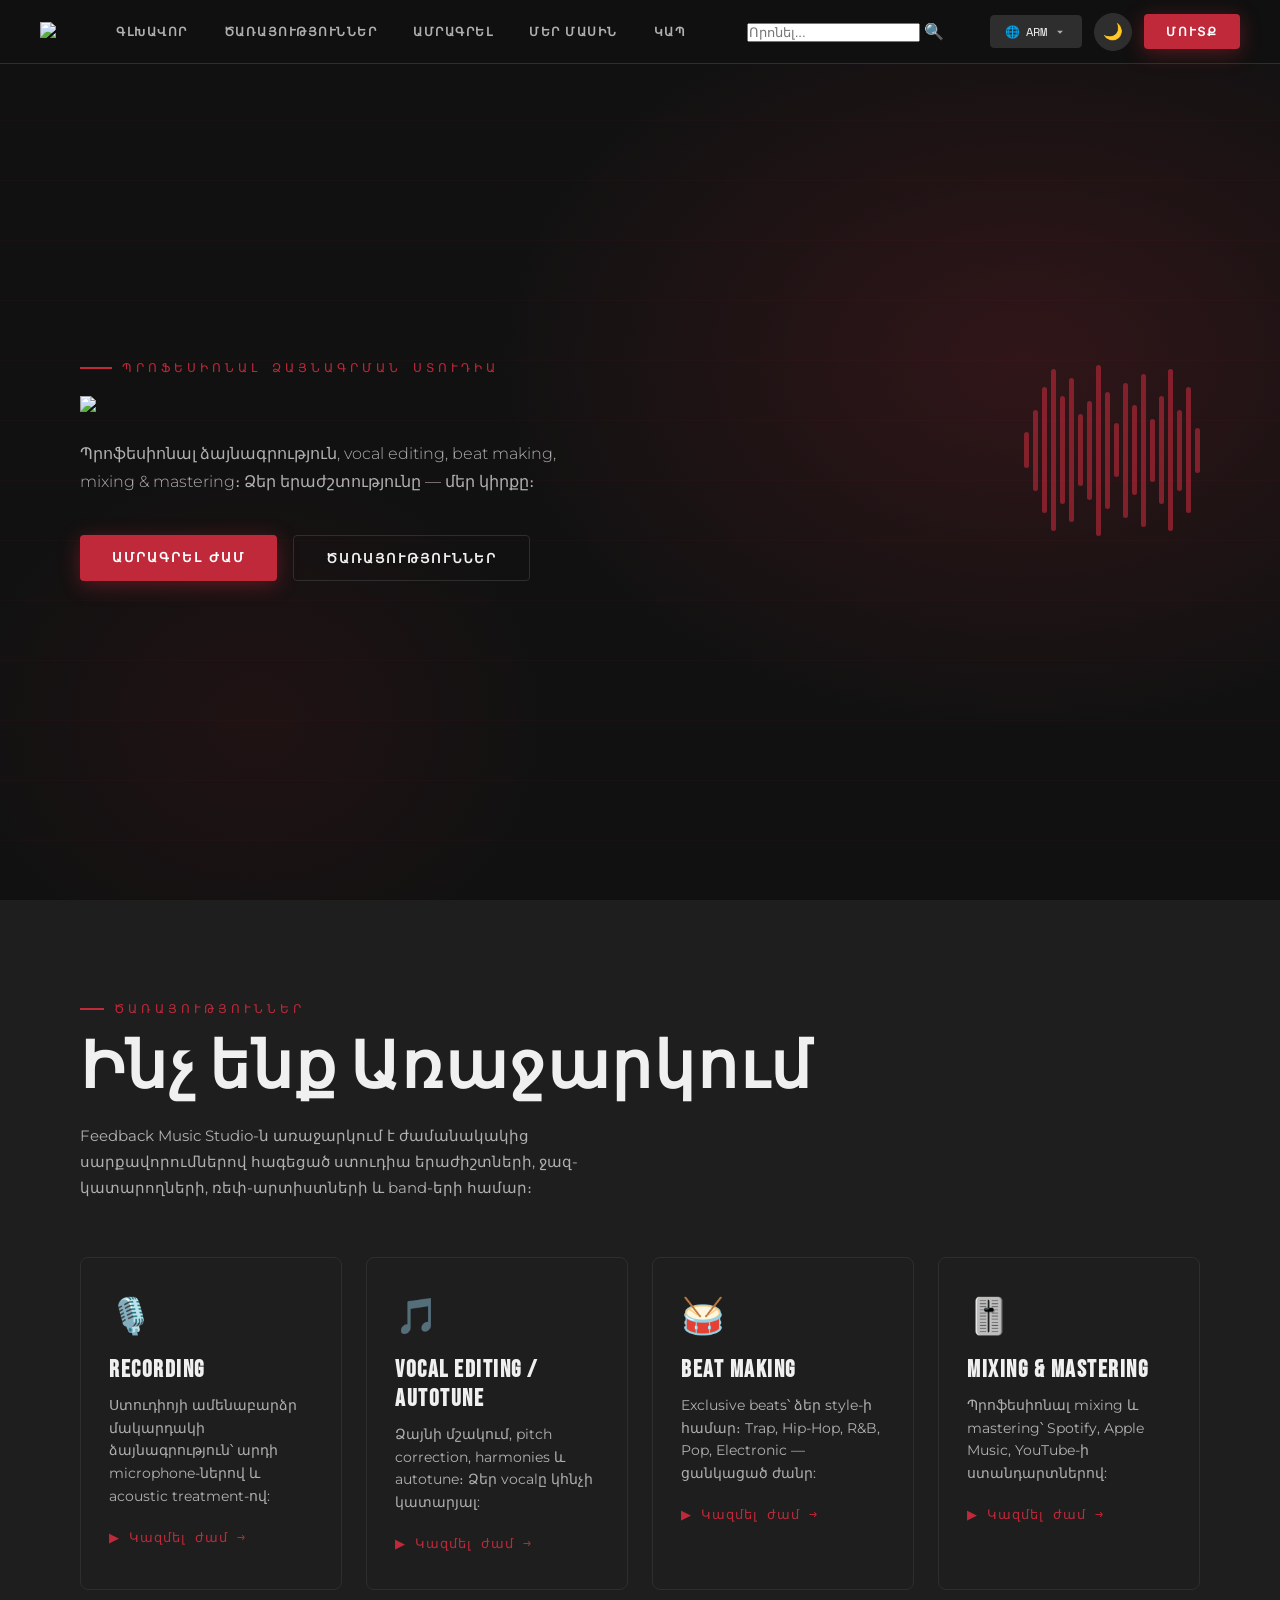
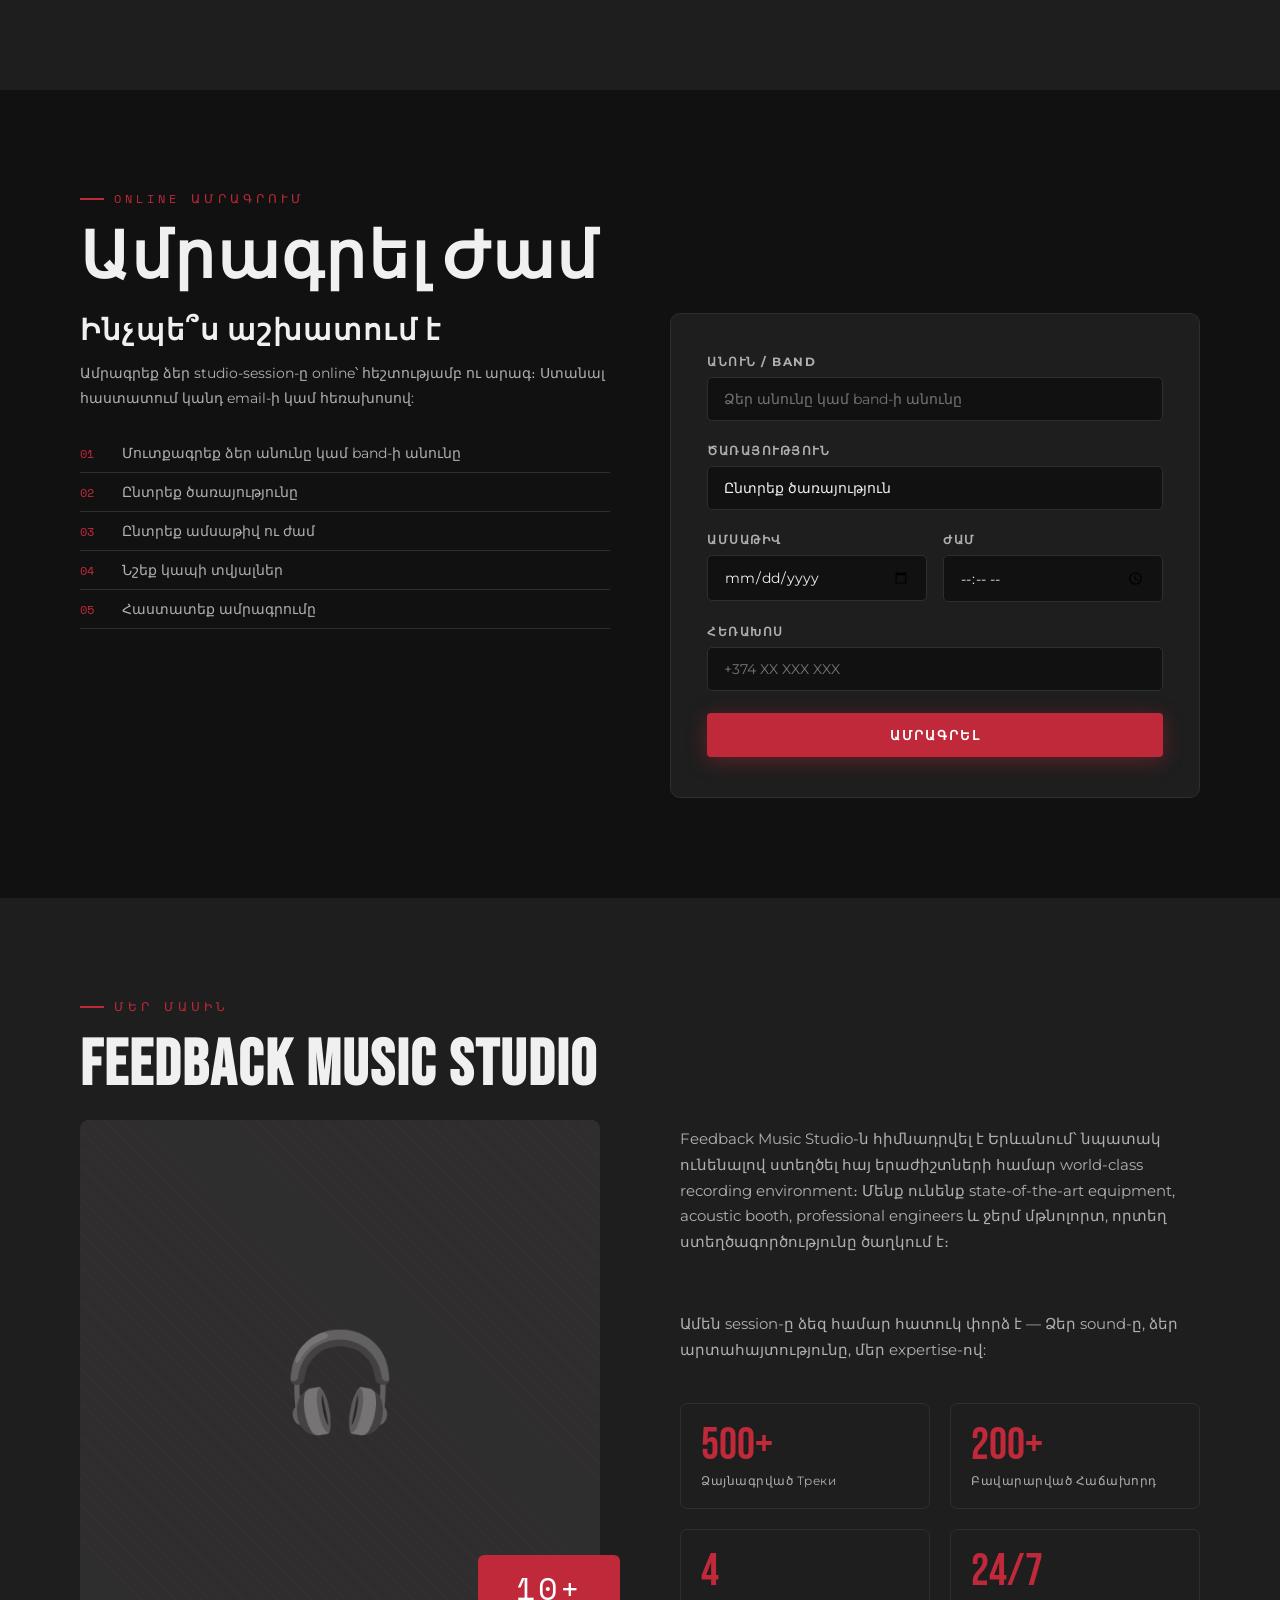
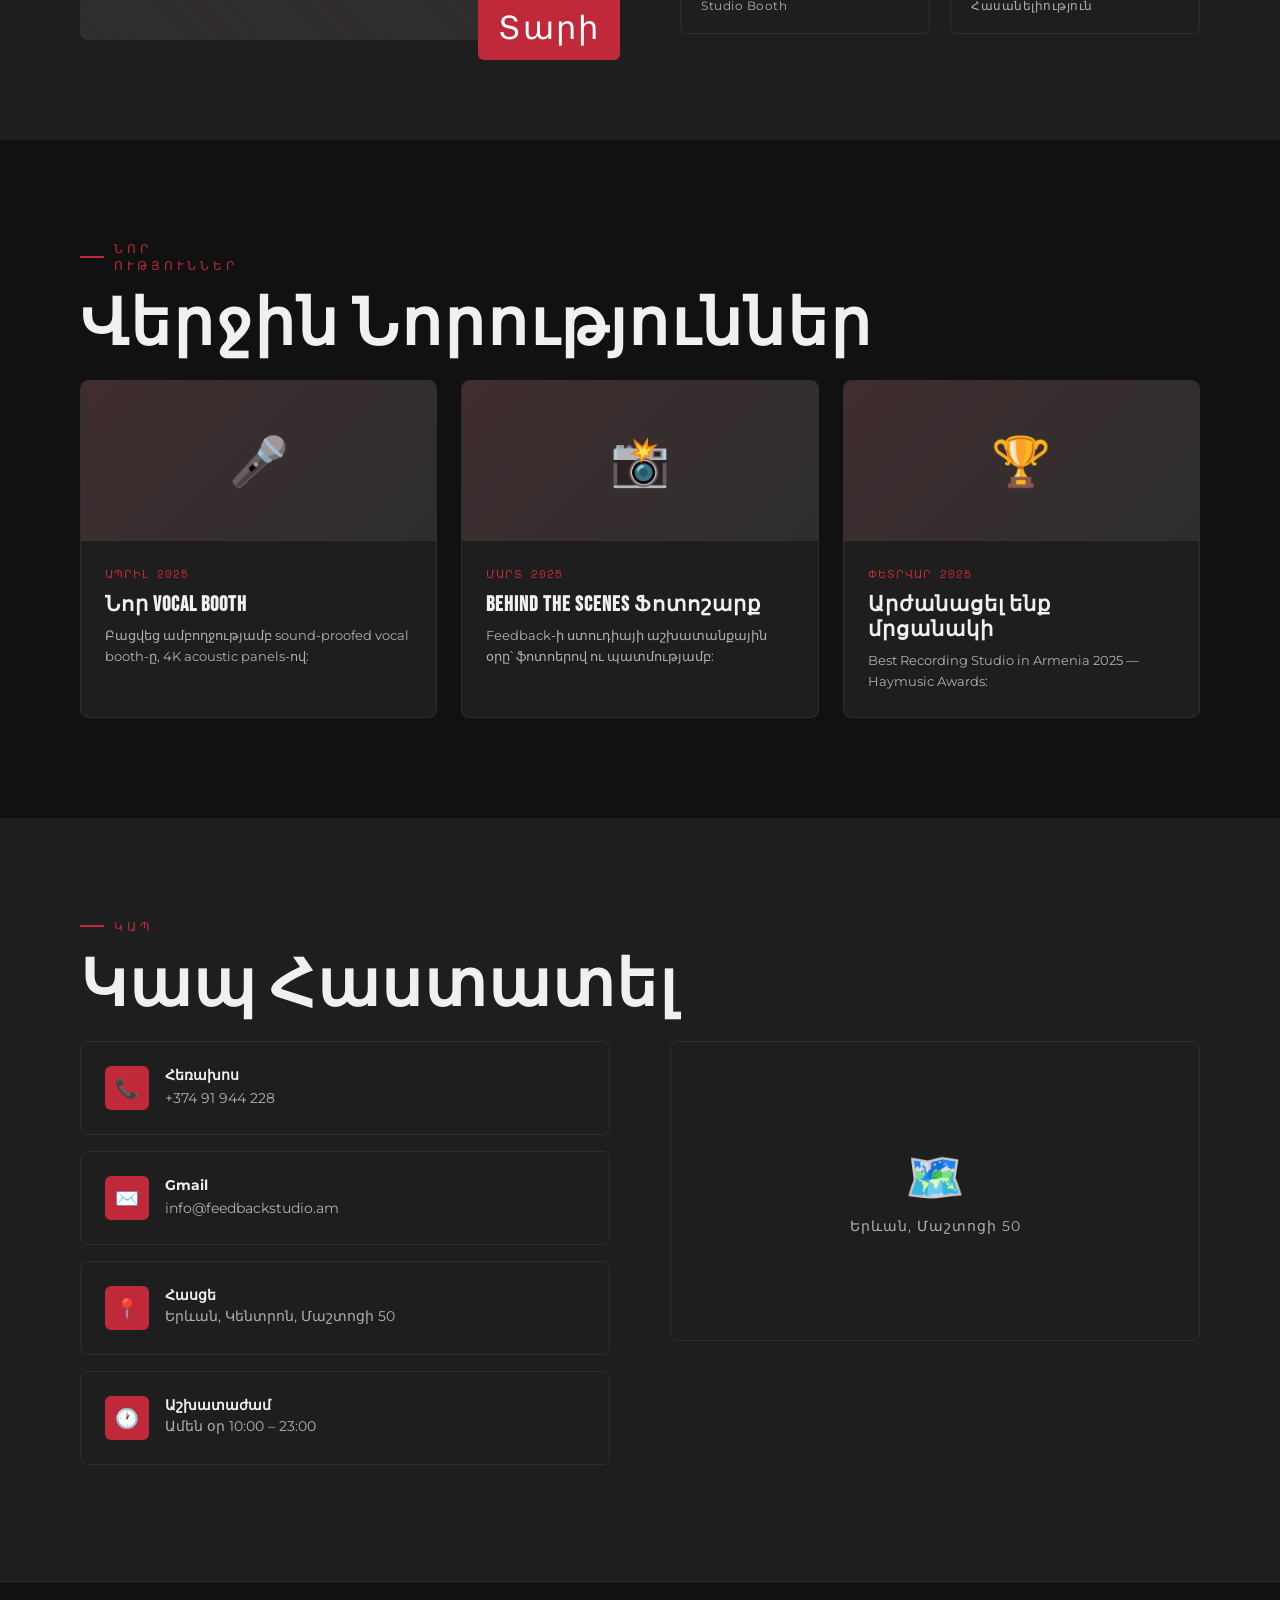
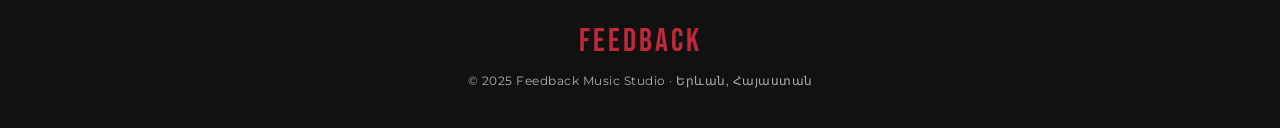
==== commit 7808716d: "Add files via upload" ====
--- a/feedback.site.html
+++ b/feedback.site.html
@@ -77,7 +77,7 @@
             height: 64px;
             transition: background 0.35s;
         }
-
+       
         .nav-logo {
             font-family: 'Bebas Neue', sans-serif;
             font-size: 1.7rem;
@@ -1013,7 +1013,23 @@
 
     <!-- ════════════════════ NAV ════════════════════ -->
     <nav>
-        <a href="#home" class="nav-logo">FEED<span>BACK</span></a>
+        <!-- <a href="#home" class="nav-logo">FEED<span>BACK</span> -->
+        
+<div>
+  <img src="file:///C:/Users/user/Desktop/Asset%201.png" class="light-img" width="50">
+  <img src="file:///C:/Users/user/Desktop/Asset%202.png" class="dark-img" width="50">
+</div>
+
+<style>
+  .dark-img { display: none; }
+
+  /* Քո կայքի dark mode */
+  html[data-theme="dark"] .light-img { display: none; }
+  html[data-theme="dark"] .dark-img { display: inline; }
+</style>
+        
+        
+        
 
         <div class="nav-links">
             <a href="#home" data-t="nav_home">Գլխավոր</a>
@@ -1023,6 +1039,14 @@
             <a href="#help" data-t="nav_help">Կապ</a>
         </div>
 
+       <link rel="stylesheet" href="feedback.css">
+
+<script src="feedback.js" defer></script>
+
+        <div class="search-container">
+    <input type="text" id="studioSearch" placeholder="Որոնել..." onkeyup="handleSearch()">
+    <span class="search-icon">🔍</span>
+</div>
         <div class="nav-right">
             <!-- Language -->
             <div class="lang-wrapper">
@@ -1055,8 +1079,21 @@
         <div class="hero-bg"></div>
         <div class="hero-lines"></div>
         <div class="hero-content reveal">
-            <div class="hero-tag" data-t="hero_tag">Երևանի Լավագույն Ստուդիան</div>
-            <h1>FEED<br><span class="accent">BACK</span><br>STUDIO</h1>
+            <div class="hero-tag" data-t="hero_tag">Պրոֆեսիոնալ ձայնագրման ստուդիա</div>
+            <!-- <h1>FEED<br><span class="accent">BACK</span><br>STUDIO</h1> -->
+             <div>
+  <img src="file:///C:/Users/user/Desktop/Asset%201.png" class="light-img" width="350">
+  <img src="file:///C:/Users/user/Desktop/Asset%202.png" class="dark-img" width="350">
+</div>
+
+<style>
+  .dark-img { display: none; }
+
+  /* Քո կայքի dark mode */
+  html[data-theme="dark"] .light-img { display: none; }
+  html[data-theme="dark"] .dark-img { display: inline; }
+</style>
+        
             <p class="hero-sub" data-t="hero_sub">
                 Պրոֆեսիոնալ ձայնագրություն, vocal editing, beat making, mixing & mastering։
                 Ձեր երաժշտությունը — մեր կիրքը։
@@ -1326,9 +1363,9 @@
                 cta_reserve: "Ամրագրել ժամ", cta_services: "Ծառայություններ",
                 sec_service_tag: "Ծառայություններ", sec_service_title: "Ինչ ենք Առաջարկում",
                 sec_service_desc: "Feedback Music Studio-ն առաջարկում է ժամանակակից սարքավորումներով հագեցած ստուդիա երաժիշտների, ջազ-կատարողների, ռեփ-արտիստների և band-երի համար։",
-                srv1_title: "Recording", srv1_desc: "Ստուդիոյի ամենաբարձր մակարդակի ձայնագրություն՝ արդի microphone-ներով և acoustic treatment-ով:", srv1_price: "▶ Կազմել ժամ →",
-                srv2_title: "Vocal Editing / Autotune", srv2_desc: "Ձայնի մշակում, pitch correction, harmonies և autotune։ Ձեր vocalը կհնչի կատարյալ:", srv2_price: "▶ Կազմել ժամ →",
-                srv3_title: "Beat Making", srv3_desc: "Exclusive beats՝ ձեր style-ի համար։ Trap, Hip-Hop, R&B, Pop, Electronic — ցանկացած ժանր:", srv3_price: "▶ Կազմել ժամ →",
+                srv1_title: "Recording", srv1_desc: "Ստուդիայում իրականացվում է բարձրակարգ ձայնագրություն՝ ժամանակակից միկրոֆոններով և ակուստիկ մշակումով։", srv1_price: "▶ Կազմել ժամ →",
+                srv2_title: "Vocal Editing / Autotune", srv2_desc: "Ձայնի մշակում, տոնայնության շտկում, հարմոնիաների ավելացում և ավտոթյուն։ Ձեր ձայնը կհնչի կատարյալ։", srv2_price: "▶ Կազմել ժամ →",
+                srv3_title: "Beat Making", srv3_desc: "Էքսկլյուզիվ բիթեր՝ հենց ձեր ոճով։ Trap, Hip-Hop, R&B, Pop, Electronic — ցանկացած ժանրում։:", srv3_price: "▶ Կազմել ժամ →",
                 srv4_title: "Mixing & Mastering", srv4_desc: "Պրոֆեսիոնալ mixing և mastering՝ Spotify, Apple Music, YouTube-ի ստանդարտներով:", srv4_price: "▶ Կազմել ժամ →",
                 sec_reserve_tag: "Online Ամրագրում", sec_reserve_title: "Ամրագրել Ժամ",
                 res_info_title: "Ինչպե՞ս աշխատում է", res_info_desc: "Ամրագրեք ձեր studio-session-ը online՝ հեշտությամբ ու արագ։",
@@ -1355,11 +1392,11 @@
                 map_text: "Երևան, Մաշտոցի 50",
                 footer_text: "© 2025 Feedback Music Studio · Երևան, Հայաստան",
                 login_title: "Մուտք", login_user: "Username", login_gmail: "Gmail",
-                login_pass: "Գաղтнաবann", login_submit: "Մուտք Գործel",
+                login_pass: "Գաղտնաբառ", login_submit: "Մուտք Գործel",
             },
             ru: {
                 nav_home: "Главная", nav_service: "Услуги", nav_reserve: "Запись", nav_about: "О нас", nav_help: "Контакты", login_btn: "Войти",
-                hero_tag: "Лучшая студия Еревана",
+                hero_tag: " Профессиональная студия звукозаписи в Ереване",
                 hero_sub: "Профессиональная запись, vocal editing, создание битов, сведение и мастеринг. Ваша музыка — наша страсть.",
                 cta_reserve: "Записаться", cta_services: "Услуги",
                 sec_service_tag: "Услуги", sec_service_title: "Что мы предлагаем",
@@ -1397,7 +1434,7 @@
             },
             en: {
                 nav_home: "Home", nav_service: "Services", nav_reserve: "Book", nav_about: "About", nav_help: "Contact", login_btn: "Log In",
-                hero_tag: "Yerevan's Premier Recording Studio",
+                hero_tag: "Proffessional Recording Studio in Yerevan",
                 hero_sub: "Professional recording, vocal editing, beat making, mixing & mastering. Your music — our passion.",
                 cta_reserve: "Book a Session", cta_services: "Our Services",
                 sec_service_tag: "Services", sec_service_title: "What We Offer",
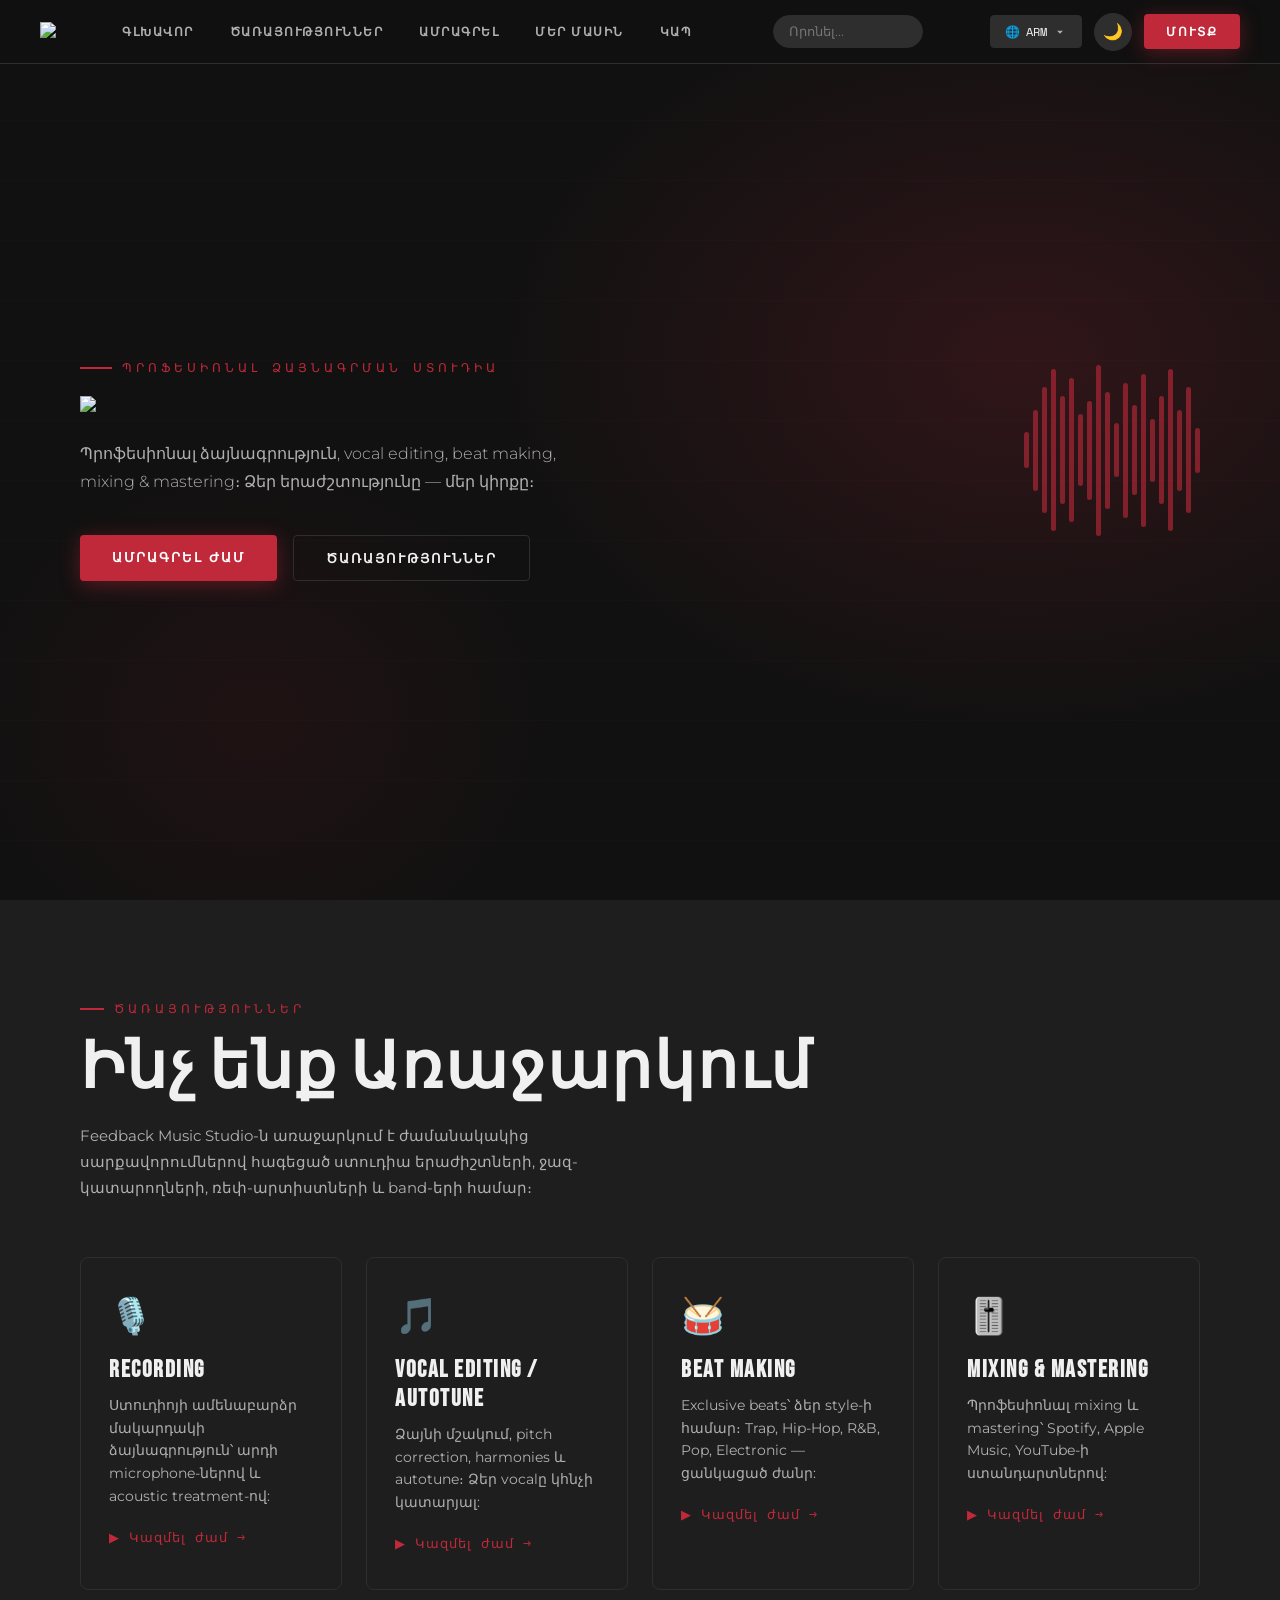
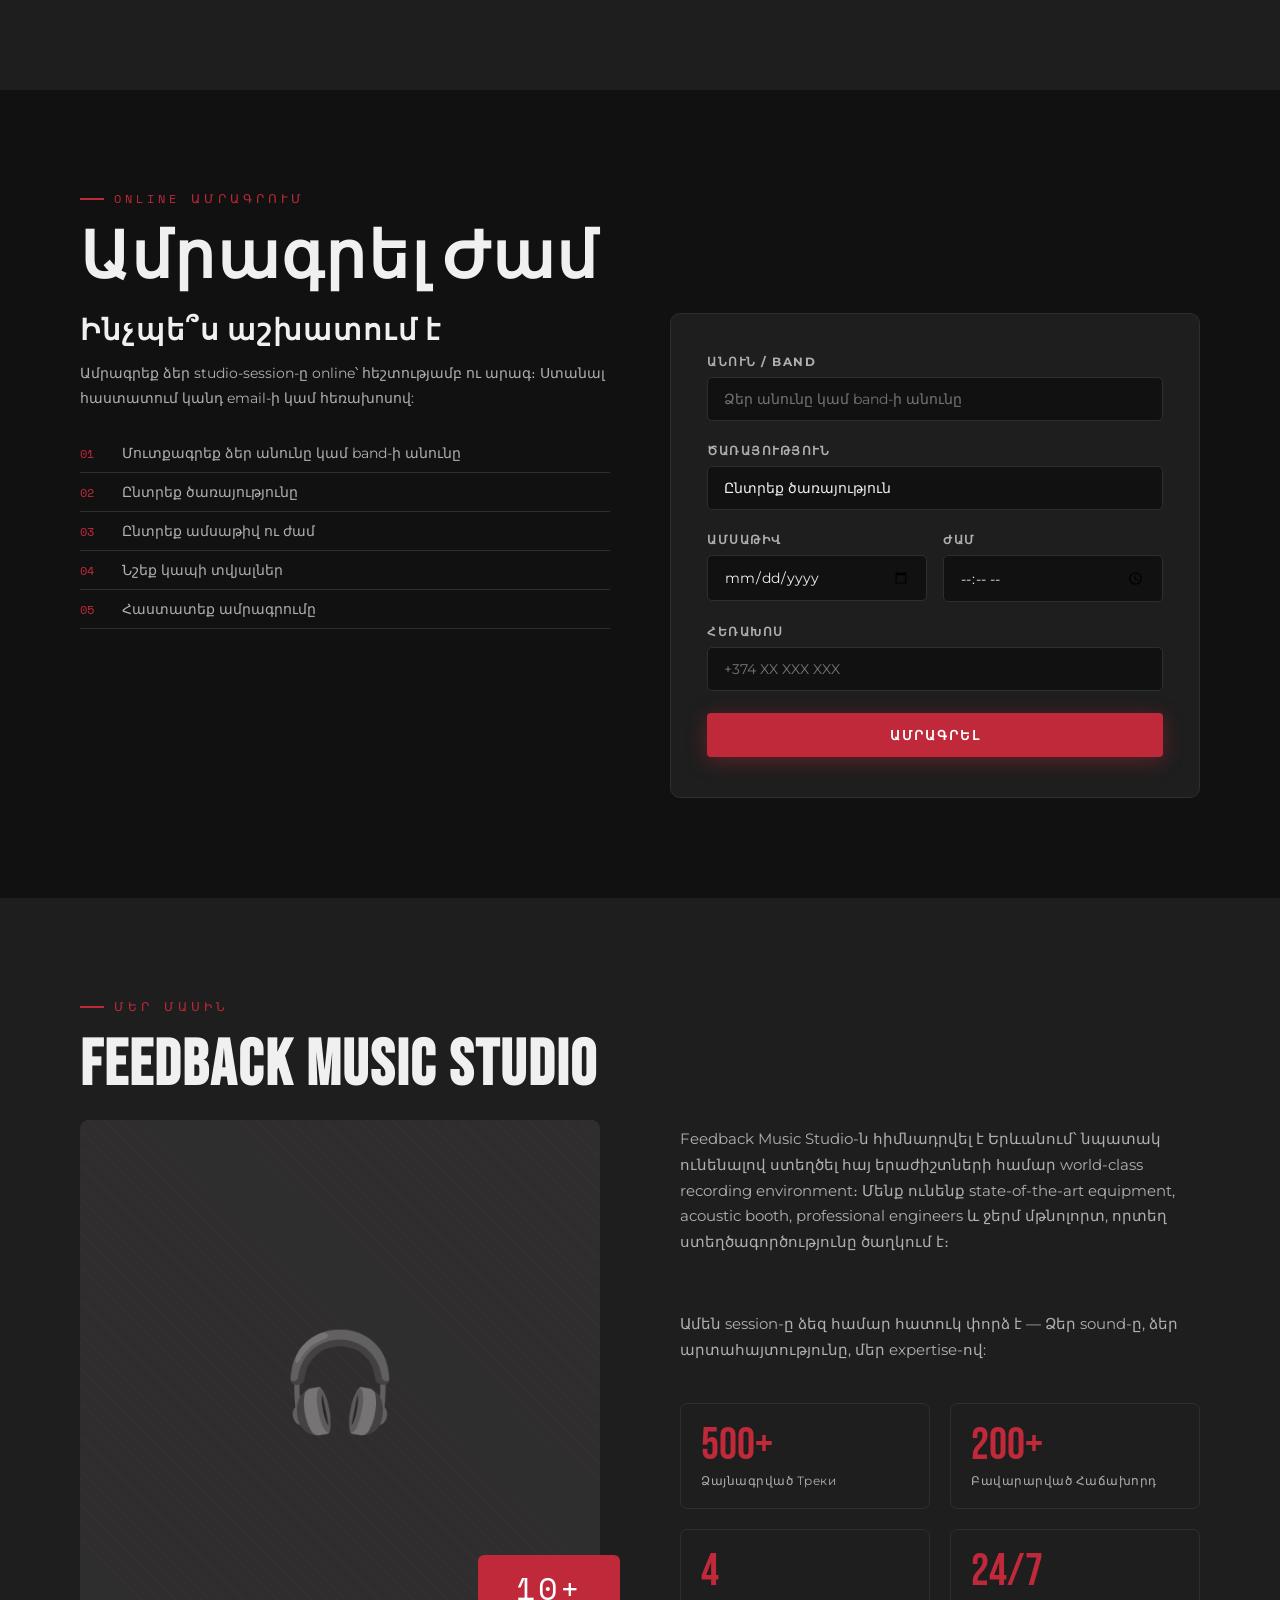
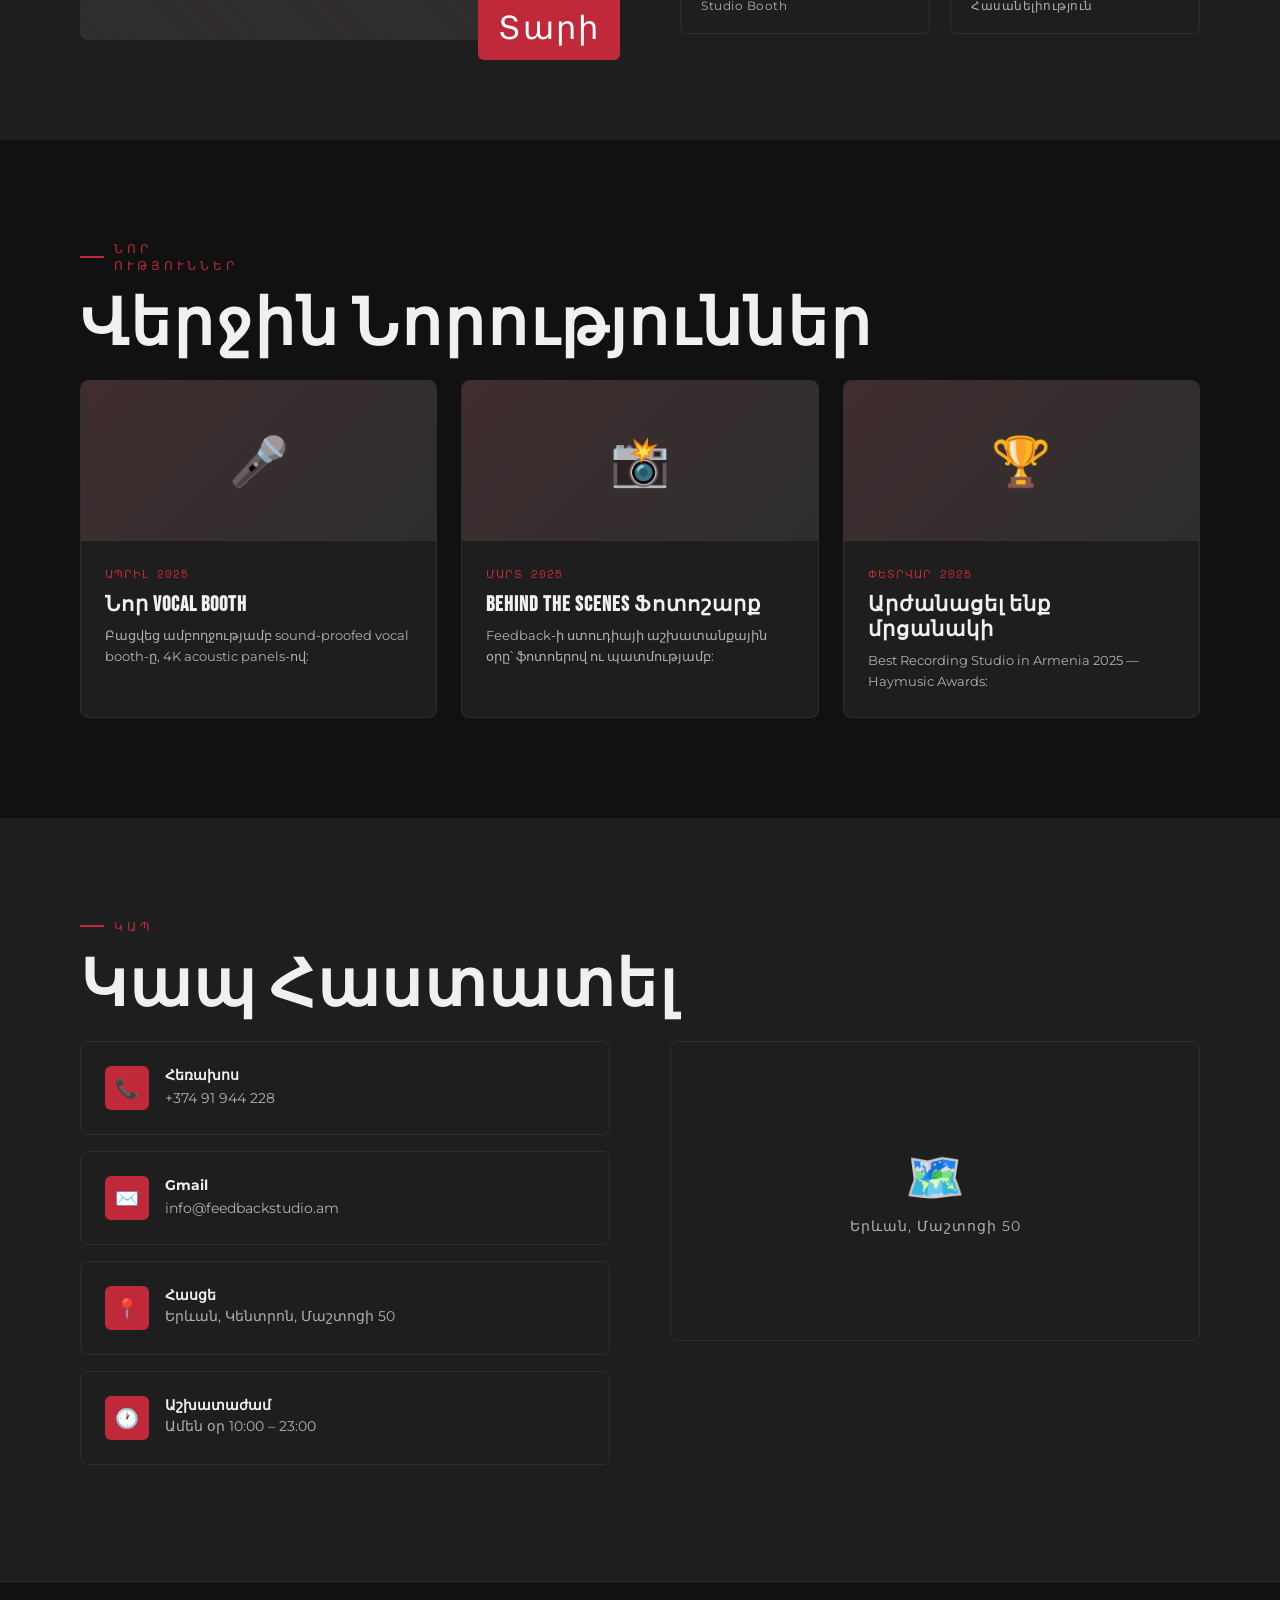
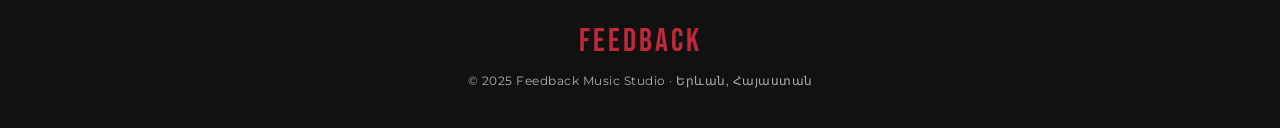
==== commit 2ad84cc1: "Add files via upload" ====
--- a/feedback.site.html
+++ b/feedback.site.html
@@ -1016,8 +1016,8 @@
         <!-- <a href="#home" class="nav-logo">FEED<span>BACK</span> -->
         
 <div>
-  <img src="file:///C:/Users/user/Desktop/Asset%201.png" class="light-img" width="50">
-  <img src="file:///C:/Users/user/Desktop/Asset%202.png" class="dark-img" width="50">
+  <img src="C:\Users\user\Desktop\html\feedback\Asset%201.png" class="light-img" width="50">
+  <img src="C:\Users\user\Desktop\html\feedback\Asset%202.png" class="dark-img" width="50">
 </div>
 
 <style>
@@ -1045,7 +1045,7 @@
 
         <div class="search-container">
     <input type="text" id="studioSearch" placeholder="Որոնել..." onkeyup="handleSearch()">
-    <span class="search-icon">🔍</span>
+    <span class="search-icon"></span>
 </div>
         <div class="nav-right">
             <!-- Language -->
@@ -1082,8 +1082,8 @@
             <div class="hero-tag" data-t="hero_tag">Պրոֆեսիոնալ ձայնագրման ստուդիա</div>
             <!-- <h1>FEED<br><span class="accent">BACK</span><br>STUDIO</h1> -->
              <div>
-  <img src="file:///C:/Users/user/Desktop/Asset%201.png" class="light-img" width="350">
-  <img src="file:///C:/Users/user/Desktop/Asset%202.png" class="dark-img" width="350">
+  <img src="C:\Users\user\Desktop\html\feedback\Asset%201.png" class="light-img" width="350">
+  <img src="C:\Users\user\Desktop\html\feedback\Asset%202.png" class="dark-img" width="350">
 </div>
 
 <style>
--- a/feedback.css
+++ b/feedback.css
@@ -0,0 +1,33 @@
+.search-container {
+    position: relative;
+    display: flex;
+    align-items: center;
+    margin: 0 15px;
+}
+
+#studioSearch {
+    background: var(--bg3);
+    border: 1px solid var(--border);
+    color: var(--text);
+    padding: 8px 35px 8px 15px;
+    border-radius: 20px;
+    outline: none;
+    font-family: 'Montserrat', sans-serif;
+    font-size: 0.8rem;
+    width: 150px;
+    transition: all 0.3s ease;
+}
+
+#studioSearch:focus {
+    width: 220px;
+    border-color: var(--red);
+    box-shadow: 0 0 10px rgba(192, 41, 58, 0.2);
+}
+
+.search-icon {
+    position: absolute;
+    right: 12px;
+    font-size: 0.85rem;
+    pointer-events: none;
+    opacity: 0.5;
+}
